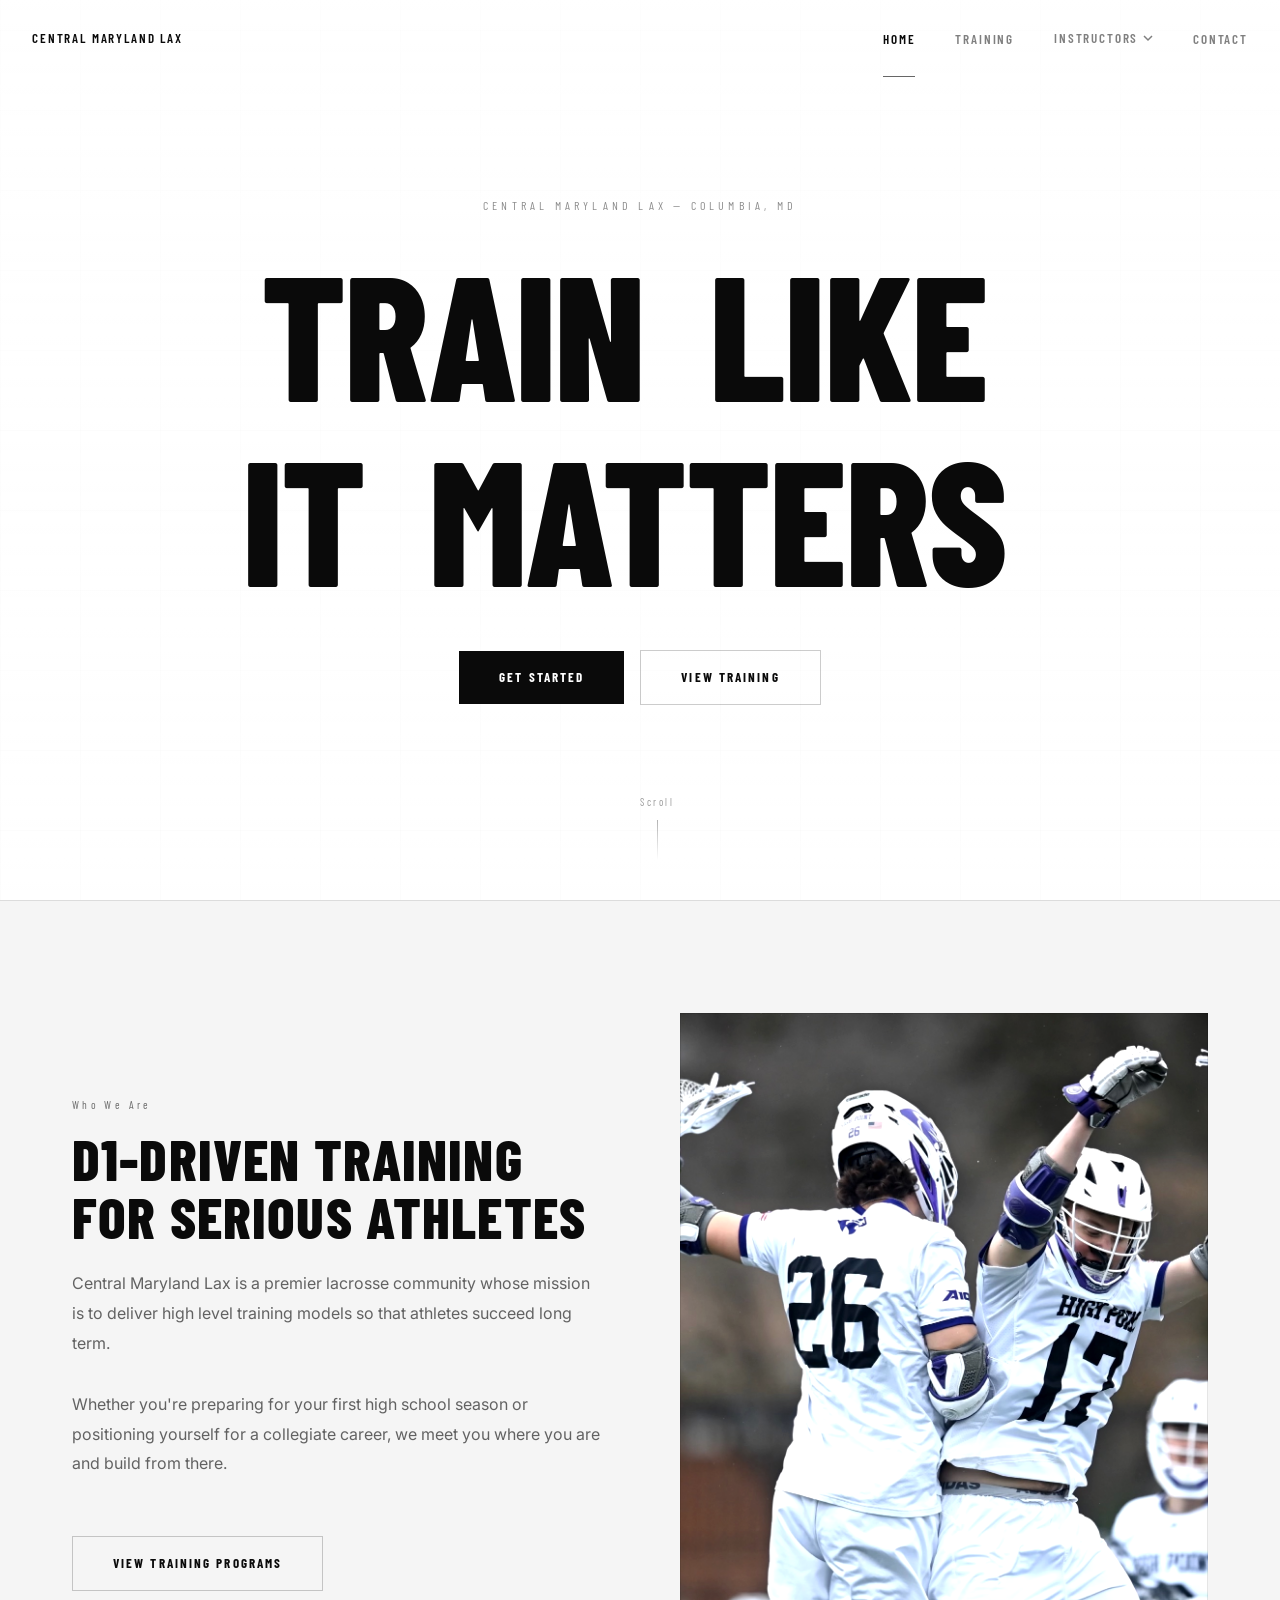
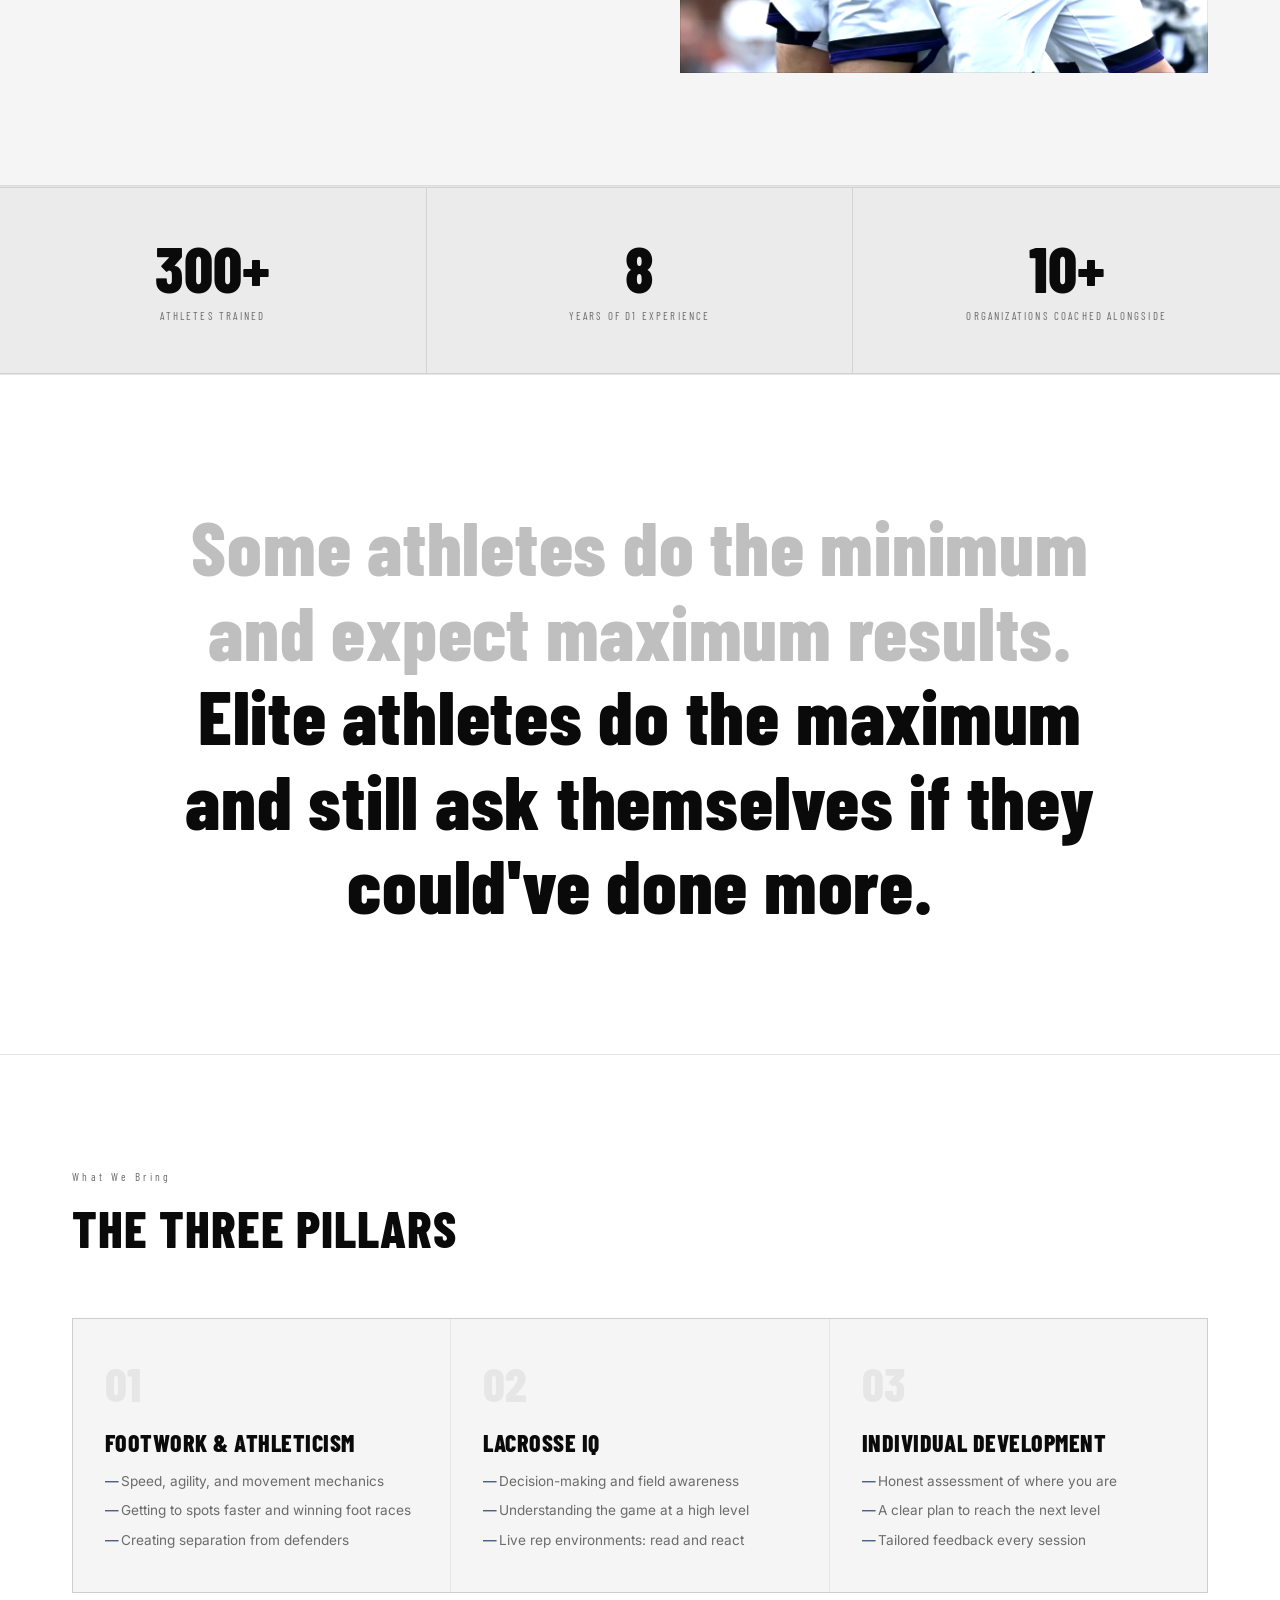
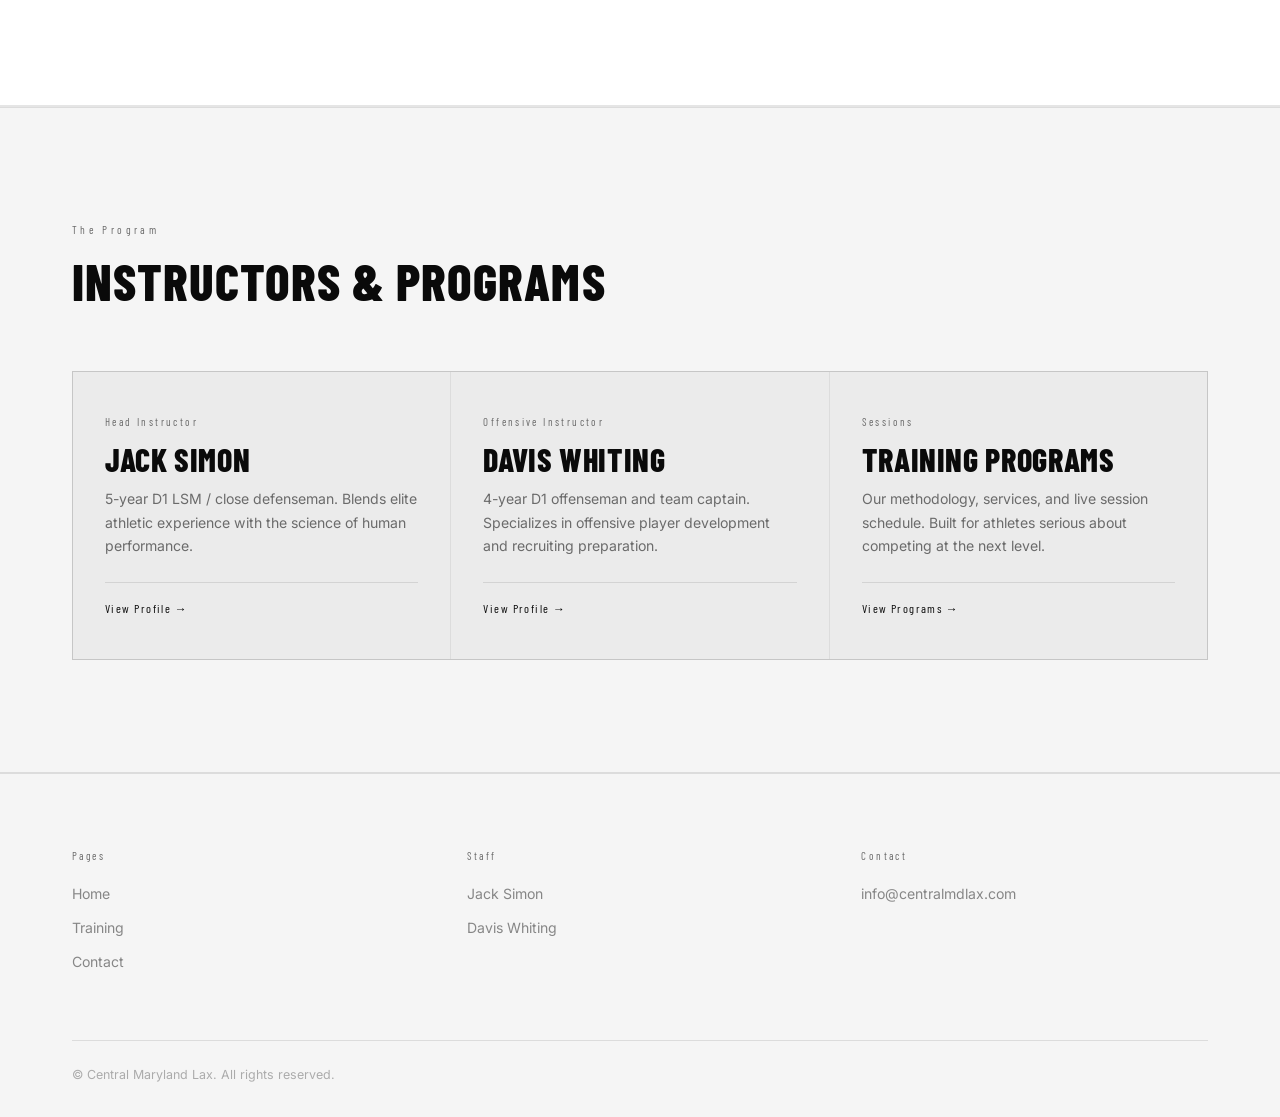
==== index.html @ e058c77a "feat(P1): add privacy/waiver stubs, SEO meta, fix contrast, fix malformed li" ====
<!DOCTYPE html>
<html lang="en">
<head>
  <meta charset="UTF-8">
  <meta name="viewport" content="width=device-width, initial-scale=1.0">
  <title>Central Maryland Lax — D1 Lacrosse Training in Columbia, MD</title>
  <link rel="icon" type="image/png" href="images/cml-favicon.png">
  <link rel="preconnect" href="https://fonts.googleapis.com">
  <link rel="preconnect" href="https://fonts.gstatic.com" crossorigin>
  <link href="https://fonts.googleapis.com/css2?family=Barlow+Condensed:wght@400;600;700;800&family=Inter:wght@300;400;500;600&display=swap" rel="stylesheet">
  <link rel="stylesheet" href="assets/css/cml.css">

  <!-- SEO -->
  <meta name="description" content="D1-driven lacrosse training in Columbia, MD. Private sessions, recruiting guidance, and skill development for serious athletes.">
  <link rel="canonical" href="https://centralmdlax.com/">
  <meta name="robots" content="index,follow">

  <!-- Open Graph -->
  <meta property="og:type" content="website">
  <meta property="og:site_name" content="Central Maryland Lax">
  <meta property="og:title" content="Central Maryland Lax — D1 Lacrosse Training in Columbia, MD">
  <meta property="og:description" content="D1-driven lacrosse training in Columbia, MD. Private sessions, recruiting guidance, and skill development for serious athletes.">
  <meta property="og:image" content="https://centralmdlax.com/images/og-default.jpg">
  <meta property="og:url" content="https://centralmdlax.com/">

  <!-- Twitter -->
  <meta name="twitter:card" content="summary_large_image">
  <meta name="twitter:title" content="Central Maryland Lax — D1 Lacrosse Training in Columbia, MD">
  <meta name="twitter:description" content="D1-driven lacrosse training in Columbia, MD. Private sessions, recruiting guidance, and skill development for serious athletes.">
  <meta name="twitter:image" content="https://centralmdlax.com/images/og-default.jpg">

  <!-- JSON-LD -->
  <script type="application/ld+json">
  {
    "@context": "https://schema.org",
    "@type": "SportsActivityLocation",
    "name": "Central Maryland Lax",
    "description": "D1-driven lacrosse training for serious athletes in the Columbia, Silver Spring, and Frederick communities.",
    "url": "https://centralmdlax.com/",
    "email": "info@centralmdlax.com",
    "image": "https://centralmdlax.com/images/og-default.jpg",
    "sport": "Lacrosse",
    "founder": [
      { "@type": "Person", "name": "Jack Simon" },
      { "@type": "Person", "name": "Davis Whiting" }
    ]
  }
  </script>
</head>
<body class="is-homepage">

  <!-- Page overlay (first child of body) -->
  <div id="page-overlay"></div>

  <!-- ======================================================
       NAVIGATION
  ====================================================== -->
  <nav id="cml-nav">
    <a href="index.html" class="nav-logo">Central Maryland Lax</a>

    <ul class="nav-menu" id="nav-menu">
      <li><a href="index.html" class="active">Home</a></li>
      <li><a href="train.html">Training</a></li>
      <li class="nav-dropdown">
        <button class="nav-dropdown-trigger">
          Instructors
          <svg viewBox="0 0 10 6" fill="none" stroke="currentColor" stroke-width="1.5">
            <path d="M1 1l4 4 4-4"/>
          </svg>
        </button>
        <div class="nav-dropdown-panel">
          <a href="jack.html">Jack Simon</a>
          <a href="davis.html">Davis Whiting</a>
        </div>
      </li>
      <li><a href="contact.html">Contact</a></li>
    </ul>

    <button class="nav-hamburger" id="nav-hamburger" aria-label="Menu">
      <span></span><span></span><span></span>
    </button>

    <div class="nav-ink"></div>
  </nav>

  <!-- ======================================================
       HERO
  ====================================================== -->
  <section id="hero">
    <!-- Parallax background -->
    <div class="hero-parallax-wrap">
      <div class="hero-parallax-inner"></div>
    </div>

    <div class="hero-grid-bg"></div>
    <div class="hero-overlay"></div>

    <div class="hero-content">
      <p class="hero-eyebrow">Central Maryland Lax &mdash; Columbia, MD</p>
      <h1 class="hero-headline">Train Like<br>It Matters</h1>
      <div class="hero-cta">
        <a href="train.html" class="btn btn-white">Get Started</a>
        &nbsp;&nbsp;
        <a href="train.html" class="btn btn-outline">View Training</a>
      </div>
    </div>

    <div class="hero-scroll">
      <span>Scroll</span>
      <div class="hero-scroll-line"></div>
    </div>
  </section>

  <!-- ======================================================
       ABOUT
  ====================================================== -->
  <section class="about-section border-bottom">
    <div class="container">
      <div class="about-inner">

        <div class="reveal-l">
          <p class="about-label">Who We Are</p>
          <h2 class="about-title">D1-driven training<br>for serious athletes</h2>
          <p class="about-body">Central Maryland Lax is a premier lacrosse community whose mission is to deliver high level training models so that athletes succeed long term.</p>
          <p class="about-body">Whether you're preparing for your first high school season or positioning yourself for a collegiate career, we meet you where you are and build from there.</p>
          <br>
          <a href="train.html" class="btn btn-outline">View Training Programs</a>
        </div>

        <div class="about-image-wrap reveal-r">
          <img src="images/team.jpeg" alt="Central Maryland Lax team training">
          <div class="about-image-overlay"></div>
        </div>

      </div>
    </div>
  </section>

  <!-- Draw-line divider -->
  <div class="draw-line reveal"></div>

  <!-- ======================================================
       STAT BAR
  ====================================================== -->
  <div class="stat-bar">
    <div class="stat-bar-item">
      <span class="stat-number-display">300+</span>
      <p class="stat-bar-label">Athletes Trained</p>
    </div>
    <div class="stat-bar-item">
      <span class="stat-number-display" data-target="9">0</span>
      <p class="stat-bar-label">Years of D1 Experience</p>
    </div>
    <div class="stat-bar-item">
      <span class="stat-number-display">10+</span>
      <p class="stat-bar-label">Organizations Coached Alongside</p>
    </div>
  </div>

  <!-- ======================================================
       MANIFESTO
  ====================================================== -->
  <section class="manifesto">
    <p class="manifesto-text reveal">
      <em>Some athletes do the minimum and expect maximum results.</em> Elite athletes do the maximum and still ask themselves if they could've done more.
    </p>
  </section>

  <!-- ======================================================
       WHAT WE BRING — PILLARS
  ====================================================== -->
  <section class="pillars section border-bottom">
    <div class="container">
      <p class="pillars-label reveal">What We Bring</p>
      <h2 class="pillars-title reveal d1">The Three Pillars</h2>

      <div class="pillars-grid">

        <div class="pillar reveal d1">
          <div class="pillar-num">01</div>
          <h3 class="pillar-title">Footwork &amp; Athleticism</h3>
          <ul class="pillar-list">
            <li>Speed, agility, and movement mechanics</li>
            <li>Getting to spots faster and winning foot races</li>
            <li>Creating separation from defenders</li>
          </ul>
        </div>

        <div class="pillar reveal d2">
          <div class="pillar-num">02</div>
          <h3 class="pillar-title">Lacrosse IQ</h3>
          <ul class="pillar-list">
            <li>Decision-making and field awareness</li>
            <li>Understanding the game at a high level</li>
            <li>Live rep environments: read and react</li>
          </ul>
        </div>

        <div class="pillar reveal d3">
          <div class="pillar-num">03</div>
          <h3 class="pillar-title">Individual Development</h3>
          <ul class="pillar-list">
            <li>Honest assessment of where you are</li>
            <li>A clear plan to reach the next level</li>
            <li>Tailored feedback every session</li>
          </ul>
        </div>

      </div>
    </div>
  </section>

  <!-- Draw-line divider -->
  <div class="draw-line reveal"></div>

  <!-- ======================================================
       TEAM STRIP / RESOURCES
  ====================================================== -->
  <section class="team-strip">
    <div class="container">
      <p class="team-strip-label reveal">The Program</p>
      <h2 class="team-strip-title reveal d1">Instructors &amp; Programs</h2>

      <div class="team-strip-grid">

        <div class="team-card reveal">
          <p class="team-card-label">Head Instructor</p>
          <h3 class="team-card-name">Jack Simon</h3>
          <p class="team-card-body">5-year D1 LSM / close defenseman. Blends elite athletic experience with the science of human performance.</p>
          <a href="jack.html" class="team-card-link">View Profile &rarr;</a>
        </div>

        <div class="team-card reveal d1">
          <p class="team-card-label">Offensive Instructor</p>
          <h3 class="team-card-name">Davis Whiting</h3>
          <p class="team-card-body">4-year D1 offenseman and team captain. Specializes in offensive player development and recruiting preparation.</p>
          <a href="davis.html" class="team-card-link">View Profile &rarr;</a>
        </div>

        <div class="team-card reveal d2">
          <p class="team-card-label">Sessions</p>
          <h3 class="team-card-name">Training Programs</h3>
          <p class="team-card-body">Our methodology, services, and live session schedule. Built for athletes serious about competing at the next level.</p>
          <a href="train.html" class="team-card-link">View Programs &rarr;</a>
        </div>

      </div>
    </div>
  </section>

  <!-- ======================================================
       FOOTER
  ====================================================== -->
  <footer id="cml-footer">
    <div class="container">
      <div class="footer-grid">
        <div>
          <p class="footer-col-title">Pages</p>
          <ul class="footer-links">
            <li><a href="index.html">Home</a></li>
            <li><a href="train.html">Training</a></li>
            <li><a href="contact.html">Contact</a></li>
          </ul>
        </div>
        <div>
          <p class="footer-col-title">Staff</p>
          <ul class="footer-links">
            <li><a href="jack.html">Jack Simon</a></li>
            <li><a href="davis.html">Davis Whiting</a></li>
          </ul>
        </div>
        <div>
          <p class="footer-col-title">Contact</p>
          <ul class="footer-links">
            <li><a href="mailto:info@centralmdlax.com">info@centralmdlax.com</a></li>
          </ul>
        </div>
      </div>
      <div class="footer-bottom">
        <span class="footer-copy">&copy; Central Maryland Lax. All rights reserved.</span>
      </div>
    </div>
  </footer>

  <script src="assets/js/cml.js"></script>

  <script>
  (function () {
    const canvas = document.getElementById('compound-canvas');
    if (!canvas) return;
    const ctx    = canvas.getContext('2d');

    // ── Layout constants ──────────────────────────────────────────
    const PAD_L  = 100;  // left margin (Y axis + label)
    const PAD_R  = 80;   // right margin
    const PAD_T  = 56;   // top margin
    const PAD_B  = 72;   // bottom margin (X axis ticks + labels)

    // ── Timing (ms) ───────────────────────────────────────────────
    const DRAW_DUR     = 8000; // time to draw the full curve
    const FADE_DUR     = 900;  // text fade-in after curve completes
    const X_TICK_COUNT = 20;   // session ticks on X axis
    const Y_TICK_COUNT = 12;   // milestone ticks on Y axis

    // ── State ─────────────────────────────────────────────────────
    let startTime  = null;
    let phase      = 'drawing';  // 'drawing' | 'fading' | 'done'
    let phaseStart = null;
    let textAlpha  = 0;
    let raf        = null;
    let running    = false;
    let started    = false;      // has the animation ever run?
    let cssW       = 0;
    let cssH       = 0;

    function resize() {
      const dpr  = window.devicePixelRatio || 1;
      const rect = canvas.getBoundingClientRect();
      cssW = rect.width;
      cssH = rect.height;
      canvas.width  = Math.round(cssW * dpr);
      canvas.height = Math.round(cssH * dpr);
      ctx.setTransform(dpr, 0, 0, dpr, 0, 0);
    }

    // ── Curve math ────────────────────────────────────────────────
    const K = 4.2;

    function curvePoint(t) {
      const plotW = cssW - PAD_L - PAD_R;
      const plotH = cssH - PAD_T - PAD_B;
      const raw   = (Math.exp(K * t) - 1) / (Math.exp(K) - 1);
      return {
        x: PAD_L + t * plotW,
        y: (cssH - PAD_B) - raw * plotH
      };
    }

    // ── Draw ──────────────────────────────────────────────────────
    function draw(elapsed) {
      const W      = cssW;
      const H      = cssH;
      const plotW  = W - PAD_L - PAD_R;
      const plotH  = H - PAD_T - PAD_B;
      const axisY  = H - PAD_B;
      const axisX  = PAD_L;
      const progress = Math.min(elapsed / DRAW_DUR, 1);

      ctx.clearRect(0, 0, cssW, cssH);
      ctx.fillStyle = '#ffffff';
      ctx.fillRect(0, 0, cssW, cssH);

      // Current tip of the curve (for Y-tick sync)
      const tip = curvePoint(progress);
      // How far up the plot the tip currently is (0 = bottom, 1 = top)
      const curveHeightFraction = (axisY - tip.y) / plotH;

      // ── Axes — draw in progressively ─────────────────────────
      ctx.strokeStyle = 'rgba(0,0,0,0.15)';
      ctx.lineWidth   = 0.8;
      // X axis (left → right with progress)
      ctx.beginPath();
      ctx.moveTo(axisX, axisY);
      ctx.lineTo(axisX + progress * plotW, axisY);
      ctx.stroke();
      // Y axis (bottom → top with progress)
      ctx.beginPath();
      ctx.moveTo(axisX, axisY);
      ctx.lineTo(axisX, axisY - progress * plotH);
      ctx.stroke();

      // ── X axis ticks (sessions accumulating) ─────────────────
      ctx.strokeStyle = 'rgba(0,0,0,0.5)';
      ctx.lineWidth   = 1;
      const xTicks = Math.floor(progress * X_TICK_COUNT);
      for (let i = 0; i < xTicks; i++) {
        const t  = (i + 1) / X_TICK_COUNT;
        const tx = axisX + t * plotW;
        ctx.beginPath();
        ctx.moveTo(tx, axisY + 4);
        ctx.lineTo(tx, axisY + 11);
        ctx.stroke();
      }

      // ── Y axis ticks — reveal when curve passes through their height ──
      for (let i = 0; i < Y_TICK_COUNT; i++) {
        const tickFraction = (i + 1) / Y_TICK_COUNT;  // 0→1 bottom to top
        if (curveHeightFraction >= tickFraction) {
          const ty = axisY - tickFraction * plotH;
          ctx.beginPath();
          ctx.moveTo(axisX - 4, ty);
          ctx.lineTo(axisX - 11, ty);
          ctx.stroke();
        }
      }

      // ── Axis labels (fade in during final 15% of draw) ────────
      const labelAlpha = Math.max(0, Math.min(1, (progress - 0.85) / 0.15));
      if (labelAlpha > 0) {
        ctx.fillStyle     = `rgba(0,0,0,${(labelAlpha * 0.45).toFixed(3)})`;
        ctx.font          = '10px monospace';
        ctx.letterSpacing = '0.14em';

        // "HOURS" — right end of X axis
        ctx.textAlign    = 'left';
        ctx.textBaseline = 'top';
        ctx.fillText('HOURS', axisX + plotW + 8, axisY - 5);

        // "BREAKTHROUGH" — centred along Y axis, 34px left of axis
        ctx.save();
        const midY = PAD_T + plotH / 2;
        ctx.translate(axisX - 34, midY);
        ctx.rotate(-Math.PI / 2);
        ctx.textAlign    = 'center';
        ctx.textBaseline = 'middle';
        ctx.fillText('BREAKTHROUGH', 0, 0);
        ctx.restore();

        ctx.letterSpacing = '0';
      }

      // ── Exponential curve ─────────────────────────────────────
      ctx.strokeStyle = 'rgba(0,0,0,0.88)';
      ctx.lineWidth   = 2.5;
      ctx.lineJoin    = 'round';
      ctx.beginPath();
      const steps = 400;
      let segStarted = false;
      for (let i = 0; i <= steps; i++) {
        const t = (i / steps) * progress;
        const p = curvePoint(t);
        if (!segStarted) { ctx.moveTo(p.x, p.y); segStarted = true; }
        else             { ctx.lineTo(p.x, p.y); }
      }
      ctx.stroke();

      // ── "THE WORK COMPOUNDS." ─────────────────────────────────
      if (textAlpha > 0) {
        ctx.fillStyle     = `rgba(0,0,0,${textAlpha.toFixed(3)})`;
        ctx.font          = '11px monospace';
        ctx.letterSpacing = '0.18em';
        ctx.textAlign     = 'center';
        ctx.textBaseline  = 'alphabetic';
        ctx.fillText('THE WORK COMPOUNDS.', W / 2, axisY + 46);
        ctx.letterSpacing = '0';
      }
    }

    // ── Animation loop — no loop, holds on completion ─────────────
    function tick(now) {
      if (!startTime) startTime = now;
      const elapsed = now - startTime;

      if (phase === 'drawing') {
        draw(elapsed);
        if (elapsed >= DRAW_DUR) { phase = 'fading'; phaseStart = now; }
      } else if (phase === 'fading') {
        const fe = now - phaseStart;
        textAlpha = Math.min(fe / FADE_DUR, 1);
        draw(DRAW_DUR);
        if (fe >= FADE_DUR) {
          textAlpha = 1;
          draw(DRAW_DUR);  // final settled frame
          phase = 'done';
          running = false;
          return;          // stop the loop — hold forever
        }
      }

      if (running) raf = requestAnimationFrame(tick);
    }

    function start() {
      if (running || started) return;  // never restart
      started = running = true;
      startTime = null; phaseStart = null;
      phase = 'drawing'; textAlpha = 0;
      raf = requestAnimationFrame(tick);
    }

    // ── Intersection Observer — start once when first visible ─────
    const observer = new IntersectionObserver(entries => {
      entries.forEach(e => { if (e.isIntersecting) start(); });
    }, { threshold: 0.1 });

    window.addEventListener('resize', resize);
    resize();
    observer.observe(canvas);
  })();
  </script>
</body>
</html>
---- assets/css/cml.css ----
/* ============================================================
   CML DESIGN SYSTEM — Central Maryland Lax
   Palette: white / black / light gray — inverted, editorial
   ============================================================ */

/* --- Google Fonts --- */
@import url('https://fonts.googleapis.com/css2?family=Barlow+Condensed:wght@400;600;700;800&family=Inter:wght@300;400;500;600&display=swap');

/* --- Reset --- */
*, *::before, *::after { box-sizing: border-box; margin: 0; padding: 0; }
html { scroll-behavior: smooth; }
body {
  font-family: 'Inter', sans-serif;
  background: #ffffff;
  color: #0a0a0a;
  line-height: 1.6;
  overflow-x: hidden;
}

/* --- Variables (inverted: --black = white bg, --white = near-black text) --- */
:root {
  --black:      #ffffff;
  --white:      #0a0a0a;
  --off-white:  #1c1c1c;
  --g1:         #f5f5f5;
  --g2:         #ebebeb;
  --g3:         #e0e0e0;
  --muted:      #6b6b6b;
  --border:     rgba(0,0,0,0.1);
  --navy:       #0d1f3c;
  --navy-lt:    #1a3560;
  --fh:         'Barlow Condensed', sans-serif;
  --fb:         'Inter', sans-serif;
}

/* --- Base typography --- */
h1, h2, h3, h4 {
  font-family: var(--fh);
  font-weight: 800;
  text-transform: uppercase;
  letter-spacing: 0.02em;
  line-height: 1.0;
}
p { line-height: 1.75; }
a { color: inherit; text-decoration: none; }
img { display: block; max-width: 100%; height: auto; }
ul { list-style: none; }

/* --- Layout --- */
.container       { max-width: 1200px; margin: 0 auto; padding: 0 2rem; }
.container-sm    { max-width: 760px;  margin: 0 auto; padding: 0 2rem; }
.section         { padding: 7rem 0; }
.section-sm      { padding: 4rem 0; }
.section-dark    { background: var(--black); }
.section-mid     { background: var(--g1); }
.section-lt      { background: var(--off-white); color: var(--black); }
.border-top      { border-top: 1px solid var(--border); }
.border-bottom   { border-bottom: 1px solid var(--border); }

/* ============================================================
   PAGE OVERLAY
   ============================================================ */
#page-overlay {
  position: fixed;
  inset: 0;
  background: #ffffff;
  z-index: 10000;
  opacity: 1;
  transition: opacity 0.4s ease;
  pointer-events: all;
}
#page-overlay.fade-out {
  opacity: 0;
  pointer-events: none;
}

/* ============================================================
   NAVIGATION
   ============================================================ */
#cml-nav {
  position: fixed;
  top: 0; left: 0; right: 0;
  z-index: 1000;
  padding: 1.6rem 2rem;
  display: flex;
  align-items: center;
  justify-content: space-between;
  transition: background 0.35s, padding 0.35s, border-color 0.35s;
  border-bottom: 1px solid transparent;
}
#cml-nav.scrolled {
  background: rgba(255,255,255,0.96);
  border-color: var(--border);
  padding: 1rem 2rem;
  backdrop-filter: blur(14px);
}

/* Nav logo — matches nav menu link style exactly */
.nav-logo {
  font-family: var(--fh);
  font-size: 0.82rem;
  font-weight: 600;
  letter-spacing: 0.14em;
  text-transform: uppercase;
  color: var(--white);
}
.nav-logo img { height: 30px; width: auto; }
.nav-menu {
  display: flex;
  align-items: center;
  gap: 2.5rem;
}
.nav-menu a,
.nav-menu button {
  font-family: var(--fh);
  font-size: 0.82rem;
  font-weight: 600;
  letter-spacing: 0.14em;
  text-transform: uppercase;
  color: rgba(0,0,0,0.5);
  background: none;
  border: none;
  cursor: pointer;
  transition: color 0.2s;
  padding: 0;
}
.nav-menu a:hover,
.nav-menu a.active,
.nav-menu button:hover,
.nav-menu button.active { color: var(--white); }

/* Nav ink underline */
.nav-ink {
  position: absolute;
  bottom: 0;
  height: 1px;
  background: rgba(0,0,0,0.6);
  transition: left 0.3s cubic-bezier(0.25,1,0.5,1), width 0.3s cubic-bezier(0.25,1,0.5,1), opacity 0.2s;
  pointer-events: none;
  opacity: 0;
}

/* Dropdown */
.nav-dropdown { position: relative; }
.nav-dropdown-trigger { display: flex; align-items: center; gap: 0.3rem; }
.nav-dropdown-trigger svg { width: 10px; height: 10px; }
.nav-dropdown-panel {
  position: absolute;
  top: calc(100% + 1.2rem);
  left: 50%;
  background: var(--g1);
  border: 1px solid var(--border);
  min-width: 170px;
  opacity: 0;
  pointer-events: none;
  transform: translateX(-50%) translateY(-6px);
  transition: opacity 0.2s, transform 0.2s;
}
.nav-dropdown:hover .nav-dropdown-panel,
.nav-dropdown:focus-within .nav-dropdown-panel {
  opacity: 1;
  pointer-events: all;
  transform: translateX(-50%) translateY(0);
}
.nav-dropdown-panel a {
  display: block;
  padding: 0.75rem 1.25rem;
  border-bottom: 1px solid var(--border);
  font-size: 0.78rem;
}
.nav-dropdown-panel a:last-child { border-bottom: none; }
.nav-dropdown-panel a:hover { background: var(--g2); color: var(--white); }

/* Hamburger */
.nav-hamburger {
  display: none;
  flex-direction: column;
  gap: 6px;
  cursor: pointer;
  background: none;
  border: none;
  padding: 4px;
}
.nav-hamburger span {
  display: block;
  width: 22px;
  height: 1.5px;
  background: var(--white);
  transition: transform 0.3s, opacity 0.3s;
}
.nav-hamburger.open span:nth-child(1) { transform: translateY(7.5px) rotate(45deg); }
.nav-hamburger.open span:nth-child(2) { opacity: 0; }
.nav-hamburger.open span:nth-child(3) { transform: translateY(-7.5px) rotate(-45deg); }

/* Mobile nav — collapses at 960px so desktop links never get cramped */
@media (max-width: 960px) {
  .nav-hamburger {
    display: flex;
    min-width: 44px;
    min-height: 44px;
    align-items: center;
    justify-content: center;
    padding: 8px;
  }
  .nav-menu {
    position: fixed;
    top: 0; right: -100%;
    bottom: 0;
    width: 280px;
    background: var(--g1);
    border-left: 1px solid var(--border);
    flex-direction: column;
    justify-content: center;
    align-items: flex-start;
    gap: 0.5rem;
    padding: 3rem 2rem;
    transition: right 0.35s;
    z-index: 999;
    overflow-y: auto;
  }
  .nav-menu.open { right: 0; }
  .nav-menu > li { width: 100%; }
  .nav-menu a, .nav-menu button {
    font-size: 1.1rem;
    color: var(--white);
    min-height: 44px;
    display: flex;
    align-items: center;
    width: 100%;
  }
  /* Dropdown panel: hidden by default on mobile, shown on .mobile-open */
  .nav-dropdown-panel {
    position: static;
    opacity: 0;
    max-height: 0;
    overflow: hidden;
    pointer-events: none;
    transform: none;
    background: transparent;
    border: none;
    padding: 0;
    transition: opacity 0.25s, max-height 0.25s;
  }
  .nav-dropdown-panel.mobile-open {
    opacity: 1;
    max-height: 200px;
    pointer-events: all;
    padding: 0.25rem 0 0.5rem 1rem;
  }
  .nav-dropdown-panel a {
    padding: 0.5rem 0;
    border: none;
    font-size: 0.95rem;
    min-height: 44px;
  }
  .nav-ink { display: none; }
}

/* ============================================================
   HERO — HOMEPAGE
   ============================================================ */
#hero {
  position: relative;
  height: 100vh;
  min-height: 680px;
  display: flex;
  align-items: center;
  justify-content: center;
  overflow: hidden;
  background: var(--black);
}

/* Hero parallax */
.hero-parallax-wrap {
  position: absolute;
  inset: -25% 0;
  z-index: 0;
  overflow: hidden;
}
.hero-parallax-inner {
  position: absolute;
  inset: 0;
  background-image: url('../images/header.jpg');
  background-size: cover;
  background-position: center 30%;
  filter: brightness(0.75) contrast(1.0) grayscale(30%);
  transform: scale(1.08);
  animation: hero-zoom 7s ease-out forwards;
  will-change: transform;
}
@keyframes hero-zoom {
  to { transform: scale(1.0); }
}

/* Legacy hero bg (kept for fallback) */
.hero-bg-img {
  position: absolute;
  inset: 0;
  background-image: url('../images/header.jpg');
  background-size: cover;
  background-position: center 30%;
  filter: brightness(0.75) contrast(1.0) grayscale(30%);
  transform: scale(1.06);
  animation: hero-zoom-legacy 8s ease-out forwards;
  z-index: 0;
}
@keyframes hero-zoom-legacy {
  to { transform: scale(1.0); }
}

.hero-overlay {
  position: absolute;
  inset: 0;
  background: linear-gradient(to bottom, rgba(255,255,255,0.82) 0%, rgba(255,255,255,0.65) 100%);
  z-index: 1;
}
.hero-grid-bg {
  position: absolute;
  inset: -50%;
  background-image:
    linear-gradient(rgba(0,0,0,0.03) 1px, transparent 1px),
    linear-gradient(90deg, rgba(0,0,0,0.03) 1px, transparent 1px);
  background-size: 80px 80px;
  animation: grid-pan 25s linear infinite;
  z-index: 1;
}
@keyframes grid-pan {
  to { transform: translate(80px, 80px); }
}
.hero-content {
  position: relative;
  z-index: 2;
  text-align: center;
  padding: 2rem;
}
.hero-eyebrow {
  font-family: var(--fh);
  font-size: 0.75rem;
  letter-spacing: 0.35em;
  color: rgba(0,0,0,0.45);
  text-transform: uppercase;
  margin-bottom: 1.5rem;
  opacity: 0;
  animation: fade-rise 0.8s 0.4s ease forwards;
}
.hero-headline {
  font-family: var(--fh);
  font-size: clamp(5rem, 14vw, 11rem);
  font-weight: 800;
  line-height: 0.9;
  color: var(--white);
  letter-spacing: -0.01em;
  margin-bottom: 2.5rem;
  opacity: 1;
}
.hero-cta {
  opacity: 0;
  animation: fade-rise 0.8s 0.9s ease forwards;
}
.hero-scroll {
  position: absolute;
  bottom: 2.5rem;
  left: 50%;
  transform: translateX(-50%);
  z-index: 2;
  display: flex;
  flex-direction: column;
  align-items: center;
  gap: 0.6rem;
  opacity: 0;
  animation: fade-rise 0.8s 1.3s ease forwards;
}
.hero-scroll span {
  font-family: var(--fh);
  font-size: 0.65rem;
  letter-spacing: 0.25em;
  color: rgba(0,0,0,0.4);
}
.hero-scroll-line {
  width: 1px;
  height: 40px;
  background: linear-gradient(to bottom, rgba(0,0,0,0.3), transparent);
  animation: pulse-line 2s ease infinite;
}
@keyframes pulse-line {
  0%, 100% { opacity: 0.4; }
  50%       { opacity: 1;   }
}
@keyframes fade-rise {
  from { opacity: 0; transform: translateY(24px); }
  to   { opacity: 1; transform: translateY(0); }
}

/* Word-drop hero animation */
.word-wrap {
  display: inline-block;
  overflow: hidden;
  vertical-align: bottom;
  line-height: 1.05;
  margin-right: 0.18em;
}
.word {
  display: inline-block;
  transform: translateY(110%);
  animation: word-drop 0.55s cubic-bezier(0.16, 1, 0.3, 1) forwards;
}
@keyframes word-drop {
  from { transform: translateY(110%); }
  to   { transform: translateY(0); }
}

/* Inner-page page header */
.page-header {
  padding: 9rem 0 5rem;
  background: var(--black);
  border-bottom: 1px solid var(--border);
}
.page-header-label {
  font-family: var(--fh);
  font-size: 0.72rem;
  letter-spacing: 0.3em;
  color: var(--muted);
  margin-bottom: 1rem;
}
.page-header h1 {
  font-size: clamp(3rem, 7vw, 6rem);
  color: var(--white);
}
.page-header-sub {
  font-size: 1rem;
  color: var(--muted);
  max-width: 500px;
  margin-top: 1rem;
  line-height: 1.7;
}

/* ============================================================
   BUTTONS
   ============================================================ */
.btn {
  display: inline-block;
  font-family: var(--fh);
  font-weight: 700;
  font-size: 0.82rem;
  letter-spacing: 0.16em;
  text-transform: uppercase;
  padding: 1rem 2.5rem;
  transition: all 0.22s;
  cursor: pointer;
  border: none;
}
.btn-white  { background: var(--white); color: var(--black); }
.btn-white:hover { background: #222222; transform: translateY(-2px); }
.btn-outline {
  background: transparent;
  color: var(--white);
  border: 1px solid rgba(0,0,0,0.2);
}
.btn-outline:hover { border-color: var(--white); background: rgba(0,0,0,0.04); }
.btn-navy   { background: var(--navy); color: #ffffff; }
.btn-navy:hover { background: var(--navy-lt); transform: translateY(-2px); }

/* ============================================================
   SCROLL REVEAL
   ============================================================ */
.reveal {
  opacity: 0;
  transform: translateY(40px);
  transition: opacity 0.75s ease, transform 0.75s ease;
}
.reveal.in-view { opacity: 1; transform: none; }
.reveal-l {
  opacity: 0;
  transform: translateX(-36px);
  transition: opacity 0.75s ease, transform 0.75s ease;
}
.reveal-l.in-view { opacity: 1; transform: none; }
.reveal-r {
  opacity: 0;
  transform: translateX(36px);
  transition: opacity 0.75s ease, transform 0.75s ease;
}
.reveal-r.in-view { opacity: 1; transform: none; }
.d1 { transition-delay: 0.08s; }
.d2 { transition-delay: 0.18s; }
.d3 { transition-delay: 0.28s; }
.d4 { transition-delay: 0.38s; }

/* ============================================================
   DRAW-LINE DIVIDER
   ============================================================ */
.draw-line {
  height: 1px;
  background: var(--border);
  width: 0;
  transition: width 1.4s ease;
}
.draw-line.in-view { width: 100%; }

/* ============================================================
   STAT BAR
   ============================================================ */
.stat-bar {
  display: grid;
  grid-template-columns: repeat(3, 1fr);
  background: var(--g2);
  border-top: 1px solid var(--border);
  border-bottom: 1px solid var(--border);
}
.stat-bar-item {
  padding: 3rem 2rem;
  text-align: center;
  border-right: 1px solid var(--border);
}
.stat-bar-item:last-child { border-right: none; }
.stat-number-display {
  font-family: var(--fh);
  font-size: clamp(2.5rem, 5vw, 4.5rem);
  font-weight: 800;
  color: var(--white);
  line-height: 1;
  display: block;
  margin-bottom: 0.4rem;
}
.stat-bar-label {
  font-family: var(--fh);
  font-size: 0.68rem;
  letter-spacing: 0.2em;
  text-transform: uppercase;
  color: var(--muted);
}

/* ============================================================
   MANIFESTO SECTION
   ============================================================ */
.manifesto {
  background: var(--black);
  padding: 8rem 2rem;
  text-align: center;
  border-top: 1px solid var(--border);
  border-bottom: 1px solid var(--border);
}
.manifesto-text {
  font-family: var(--fh);
  font-weight: 800;
  font-size: clamp(2.8rem, 6vw, 6rem);
  color: var(--white);
  line-height: 1.1;
  max-width: 1000px;
  margin: 0 auto;
  letter-spacing: 0.01em;
}
.manifesto-text em {
  font-style: normal;
  color: rgba(0,0,0,0.25);
}

/* ============================================================
   COMPOUND CURVE ANIMATION CANVAS
   ============================================================ */
.compound-canvas-section {
  width: 100%;
  height: 320px;
  background: #ffffff;
  overflow: hidden;
  display: block;
  padding: 0;
  margin: 0;
}

.compound-canvas-section canvas {
  display: block;
  width: 100%;
  height: 100%;
}

/* ============================================================
   HOMEPAGE — ABOUT SECTION
   ============================================================ */
.about-section {
  background: var(--g1);
  padding: 7rem 0;
  border-top: 1px solid var(--border);
  border-bottom: 1px solid var(--border);
}
.about-inner {
  display: grid;
  grid-template-columns: 1fr 1fr;
  gap: 5rem;
  align-items: center;
}
.about-label {
  font-family: var(--fh);
  font-size: 0.7rem;
  letter-spacing: 0.3em;
  color: var(--muted);
  margin-bottom: 1rem;
}
.about-title {
  font-size: clamp(2.5rem, 4.5vw, 4rem);
  color: var(--white);
  margin-bottom: 1.5rem;
}
.about-body {
  font-size: 1rem;
  color: rgba(0,0,0,0.6);
  line-height: 1.85;
  margin-bottom: 2rem;
}
.about-image-wrap {
  position: relative;
  aspect-ratio: 4/5;
  overflow: hidden;
}
.about-image-wrap img {
  width: 100%;
  height: 100%;
  object-fit: cover;
  filter: grayscale(15%) contrast(1.1);
}
.about-image-overlay {
  position: absolute;
  inset: 0;
  border: 1px solid var(--border);
  pointer-events: none;
}

/* ============================================================
   HOMEPAGE — WHAT WE BRING (PILLARS)
   ============================================================ */
.pillars {
  background: var(--black);
  padding: 7rem 0;
}
.pillars-label {
  font-family: var(--fh);
  font-size: 0.7rem;
  letter-spacing: 0.3em;
  color: var(--muted);
  margin-bottom: 1rem;
}
.pillars-title {
  font-size: clamp(2.2rem, 4vw, 3.5rem);
  color: var(--white);
  margin-bottom: 4rem;
}
.pillars-grid {
  display: grid;
  grid-template-columns: repeat(3, 1fr);
  gap: 1px;
  background: var(--border);
  border: 1px solid var(--border);
}
.pillar {
  background: var(--g1);
  padding: 2.5rem 2rem;
}
.pillar-svg-wrap {
  margin-bottom: 1.5rem;
  height: 52px;
  display: flex;
  align-items: center;
}
.pillar-svg path,
.pillar-svg line,
.pillar-svg polyline,
.pillar-svg polygon,
.pillar-svg circle,
.pillar-svg rect {
  stroke-dasharray: 300;
  stroke-dashoffset: 300;
  transition: stroke-dashoffset 1.2s ease 0.2s;
}
.pillar.drawn .pillar-svg path,
.pillar.drawn .pillar-svg line,
.pillar.drawn .pillar-svg polyline,
.pillar.drawn .pillar-svg polygon,
.pillar.drawn .pillar-svg circle,
.pillar.drawn .pillar-svg rect {
  stroke-dashoffset: 0;
}
.pillar-num {
  font-family: var(--fh);
  font-size: 3rem;
  font-weight: 800;
  color: rgba(0,0,0,0.06);
  line-height: 1;
  margin-bottom: 1.5rem;
}
.pillar-title {
  font-size: 1.5rem;
  color: var(--white);
  margin-bottom: 1rem;
}
.pillar-body {
  font-size: 0.88rem;
  color: var(--muted);
  line-height: 1.75;
}
.pillar-list {
  list-style: none;
  margin-top: 1rem;
  display: flex;
  flex-direction: column;
  gap: 0.5rem;
}
.pillar-list li {
  font-size: 0.85rem;
  color: var(--muted);
  padding-left: 1rem;
  position: relative;
}
.pillar-list li::before {
  content: '—';
  position: absolute;
  left: 0;
  color: var(--navy-lt);
}

/* ============================================================
   TESTIMONIALS
   ============================================================ */
.testimonials {
  background: var(--g1);
  padding: 7rem 0;
}
.testimonials-label {
  font-family: var(--fh);
  font-size: 0.7rem;
  letter-spacing: 0.3em;
  color: var(--muted);
  margin-bottom: 1rem;
}
.testimonials-title {
  font-size: clamp(2rem, 4vw, 3.5rem);
  color: var(--white);
  margin-bottom: 4rem;
}
.testimonial-grid {
  display: grid;
  grid-template-columns: repeat(3, 1fr);
  gap: 1px;
  background: var(--border);
  border: 1px solid var(--border);
}
.testimonial-card {
  background: var(--g2);
  padding: 2.5rem 2rem;
}
.testimonial-quote-mark {
  font-family: var(--fh);
  font-size: 4rem;
  font-weight: 800;
  color: var(--navy-lt);
  line-height: 1;
  margin-bottom: 1rem;
  display: block;
}
.testimonial-text {
  font-size: 0.97rem;
  color: rgba(0,0,0,0.65);
  line-height: 1.8;
  margin-bottom: 1.5rem;
  font-style: italic;
}
.testimonial-author-name {
  font-family: var(--fh);
  font-size: 0.9rem;
  letter-spacing: 0.1em;
  text-transform: uppercase;
  color: var(--white);
  font-weight: 700;
}
.testimonial-author-role {
  font-size: 0.75rem;
  color: var(--muted);
  margin-top: 0.2rem;
}

/* ============================================================
   QUOTE CURTAIN REVEAL
   ============================================================ */
.quote-curtain {
  position: relative;
  overflow: hidden;
}
.quote-curtain-mask {
  position: absolute;
  inset: 0;
  background: var(--g1);
  transform-origin: right center;
  transform: scaleX(1);
  transition: transform 1.5s cubic-bezier(0.76, 0, 0.24, 1) 0.15s;
}
.quote-curtain.in-view .quote-curtain-mask {
  transform: scaleX(0);
}
.quote-curtain.on-black .quote-curtain-mask { background: var(--black); }
.quote-curtain.on-g2 .quote-curtain-mask { background: var(--g2); }

/* ============================================================
   HOMEPAGE — RESOURCES / TEAM STRIP
   ============================================================ */
.team-strip {
  background: var(--g1);
  border-top: 1px solid var(--border);
  border-bottom: 1px solid var(--border);
  padding: 7rem 0;
}
.team-strip-label {
  font-family: var(--fh);
  font-size: 0.7rem;
  letter-spacing: 0.3em;
  color: var(--muted);
  margin-bottom: 1rem;
}
.team-strip-title {
  font-size: clamp(2rem, 4vw, 3.5rem);
  color: var(--white);
  margin-bottom: 4rem;
}
.team-strip-grid {
  display: grid;
  grid-template-columns: repeat(3, 1fr);
  gap: 1px;
  background: var(--border);
  border: 1px solid var(--border);
}
.team-card {
  background: var(--g2);
  padding: 2.5rem 2rem;
  display: flex;
  flex-direction: column;
  transition: background 0.2s;
}
.team-card:hover { background: var(--g3); }
.team-card-label {
  font-family: var(--fh);
  font-size: 0.68rem;
  letter-spacing: 0.22em;
  color: var(--muted);
  margin-bottom: 0.75rem;
}
.team-card-name {
  font-size: 2rem;
  color: var(--white);
  margin-bottom: 0.75rem;
}
.team-card-body {
  font-size: 0.88rem;
  color: var(--muted);
  line-height: 1.7;
  flex: 1;
  margin-bottom: 1.5rem;
}
.team-card-link {
  font-family: var(--fh);
  font-size: 0.75rem;
  letter-spacing: 0.12em;
  color: var(--white);
  border-top: 1px solid var(--border);
  padding-top: 1rem;
  display: inline-block;
  transition: letter-spacing 0.2s;
}
.team-card-link:hover { letter-spacing: 0.2em; }

/* ============================================================
   TRAINING PAGE — HERO / OVERVIEW
   ============================================================ */
.training-overview {
  background: var(--g1);
  padding: 6rem 0;
  border-bottom: 1px solid var(--border);
}
.training-overview-inner {
  display: grid;
  grid-template-columns: 1fr 1fr;
  gap: 4rem;
  align-items: start;
}
.training-overview-label {
  font-family: var(--fh);
  font-size: 0.7rem;
  letter-spacing: 0.3em;
  color: var(--muted);
  margin-bottom: 1rem;
}
.training-overview-title {
  font-size: clamp(2.5rem, 4vw, 3.8rem);
  color: var(--white);
  margin-bottom: 1.5rem;
}
.training-overview-body {
  font-size: 1rem;
  color: rgba(0,0,0,0.6);
  line-height: 1.85;
}
.training-pillars {
  display: flex;
  flex-direction: column;
  gap: 1px;
  background: var(--border);
}
.training-pillar {
  background: var(--g2);
  padding: 1.5rem 1.75rem;
  display: flex;
  align-items: flex-start;
  gap: 1.25rem;
}
.training-pillar-icon {
  font-family: var(--fh);
  font-size: 0.7rem;
  letter-spacing: 0.1em;
  color: var(--navy-lt);
  padding-top: 0.25rem;
  flex-shrink: 0;
  width: 20px;
}
.training-pillar-text h4 {
  font-size: 1.05rem;
  color: var(--white);
  margin-bottom: 0.3rem;
}
.training-pillar-text p {
  font-size: 0.85rem;
  color: var(--muted);
  line-height: 1.6;
}

/* ============================================================
   TRAINING PAGE — WEEKLY CALENDAR
   ============================================================ */
.calendar-section {
  background: var(--black);
  padding: 7rem 0;
}
.calendar-section-label {
  font-family: var(--fh);
  font-size: 0.7rem;
  letter-spacing: 0.3em;
  color: var(--muted);
  margin-bottom: 1rem;
}
.calendar-section-title {
  font-size: clamp(2.5rem, 5vw, 4rem);
  color: var(--white);
  margin-bottom: 0.75rem;
}
.calendar-section-sub {
  font-size: 0.9rem;
  color: var(--muted);
  margin-bottom: 3rem;
}
.cal-header {
  display: flex;
  align-items: center;
  justify-content: space-between;
  margin-bottom: 1.5rem;
  flex-wrap: wrap;
  gap: 0.75rem;
}
.cal-week-range {
  font-family: var(--fh);
  font-size: 0.78rem;
  letter-spacing: 0.18em;
  color: var(--muted);
}
.cal-nav-btns {
  display: flex;
  gap: 0.5rem;
  align-items: center;
}
.cal-nav-btn {
  font-family: var(--fh);
  font-size: 0.75rem;
  letter-spacing: 0.12em;
  text-transform: uppercase;
  background: transparent;
  color: var(--muted);
  border: 1px solid var(--border);
  padding: 0.5rem 1rem;
  cursor: pointer;
  transition: color 0.2s, border-color 0.2s;
}
.cal-nav-btn:hover {
  color: var(--white);
  border-color: var(--white);
}
.cal-nav-btn:disabled {
  opacity: 0.3;
  cursor: not-allowed;
}
.cal-nav-btn:disabled:hover {
  color: var(--muted);
  border-color: var(--border);
}
.cal-grid {
  display: grid;
  grid-template-columns: repeat(7, 1fr);
  gap: 1px;
  background: var(--border);
  border: 1px solid var(--border);
}
.day-card {
  background: var(--g1);
  padding: 1.4rem 1rem 1.2rem;
  min-height: 180px;
  display: flex;
  flex-direction: column;
}
.day-card.is-today {
  background: var(--navy);
  outline: 1px solid var(--navy-lt);
}
.day-name {
  font-family: var(--fh);
  font-size: 0.65rem;
  letter-spacing: 0.18em;
  text-transform: uppercase;
  color: var(--muted);
  margin-bottom: 0.2rem;
}
.day-card.is-today .day-name { color: rgba(255,255,255,0.5); }
.day-num {
  font-family: var(--fh);
  font-size: 2rem;
  font-weight: 800;
  color: rgba(0,0,0,0.15);
  line-height: 1;
  margin-bottom: 1rem;
}
.day-card.is-today .day-num { color: #ffffff; }

/* Session stack for multiple sessions per day */
.session-stack {
  display: flex;
  flex-direction: column;
  gap: 6px;
  flex: 1;
}

.session-block {
  background: rgba(0,0,0,0.03);
  border: 1px solid rgba(0,0,0,0.08);
  padding: 0.85rem 0.75rem;
  display: flex;
  flex-direction: column;
  gap: 0.35rem;
}
.day-card.is-today .session-block {
  background: rgba(255,255,255,0.09);
  border-color: rgba(255,255,255,0.14);
}
.session-name-text {
  font-family: var(--fh);
  font-size: 0.82rem;
  font-weight: 700;
  letter-spacing: 0.04em;
  text-transform: uppercase;
  color: var(--white);
}
.session-meta {
  font-size: 0.7rem;
  color: var(--muted);
  line-height: 1.55;
}
.session-price-text {
  font-family: var(--fh);
  font-size: 1rem;
  font-weight: 700;
  color: var(--white);
  margin-top: 0.2rem;
}
.session-btn {
  display: block;
  text-align: center;
  background: var(--white);
  color: var(--black);
  font-family: var(--fh);
  font-size: 0.68rem;
  letter-spacing: 0.12em;
  text-transform: uppercase;
  font-weight: 700;
  padding: 0.45rem 0.5rem;
  margin-top: 0.6rem;
  transition: background 0.2s;
}
.session-btn:hover { background: var(--g2); }
.day-card.is-today .session-btn { color: var(--navy); }

/* ============================================================
   SESSION BREAKDOWN (train.html)
   ============================================================ */
.session-breakdown {
  background: var(--g1);
  padding: 7rem 0;
  border-top: 1px solid var(--border);
}
.breakdown-label {
  font-family: var(--fh);
  font-size: 0.7rem;
  letter-spacing: 0.3em;
  color: var(--muted);
  margin-bottom: 1rem;
}
.breakdown-title {
  font-size: clamp(2.2rem, 4vw, 3.5rem);
  color: var(--white);
  margin-bottom: 3rem;
}
.breakdown-list {
  display: flex;
  flex-direction: column;
  gap: 0;
  border: 1px solid var(--border);
}
.breakdown-item {
  display: grid;
  grid-template-columns: 120px 1fr;
  gap: 2rem;
  padding: 1.75rem 2rem;
  border-bottom: 1px solid var(--border);
  align-items: start;
}
.breakdown-item:last-child { border-bottom: none; }
.breakdown-time {
  font-family: var(--fh);
  font-size: 0.78rem;
  letter-spacing: 0.18em;
  color: var(--muted);
  padding-top: 0.2rem;
}
.breakdown-phase {
  font-family: var(--fh);
  font-size: 1.2rem;
  color: var(--white);
  margin-bottom: 0.35rem;
}
.breakdown-desc {
  font-size: 0.88rem;
  color: var(--muted);
  line-height: 1.65;
}

/* ============================================================
   TRAINING PAGE — PRICING / REGISTER
   ============================================================ */
.pricing-section {
  background: var(--g1);
  padding: 7rem 0;
  border-top: 1px solid var(--border);
}
.pricing-card {
  background: var(--g2);
  border: 1px solid var(--border);
  padding: 3.5rem;
  max-width: 560px;
  margin: 0 auto;
  text-align: center;
}
.pricing-amount {
  font-family: var(--fh);
  font-size: 5rem;
  font-weight: 800;
  color: var(--white);
  line-height: 1;
  margin-bottom: 0.3rem;
}
.pricing-period {
  font-family: var(--fh);
  font-size: 0.78rem;
  letter-spacing: 0.2em;
  color: var(--muted);
  margin-bottom: 2rem;
}
.pricing-details {
  font-size: 0.9rem;
  color: var(--muted);
  margin-bottom: 2rem;
  line-height: 1.7;
}
.pricing-note {
  font-size: 0.78rem;
  color: rgba(0,0,0,0.3);
  margin-top: 1.25rem;
}

/* ============================================================
   INSTRUCTOR PROFILE
   ============================================================ */
.profile-page-header {
  background: var(--black);
  padding: 9rem 0 0;
  border-bottom: 1px solid var(--border);
}
.profile-top {
  display: grid;
  grid-template-columns: 1fr 1fr;
  gap: 0;
  border-top: 1px solid var(--border);
}
.profile-image-col {
  position: relative;
  background: var(--g2);
  overflow: hidden;
  min-height: 600px;
}
.profile-image-col img {
  width: 100%;
  height: 100%;
  object-fit: cover;
  object-position: top center;
  filter: grayscale(20%) contrast(1.1);
  transition: transform 0.7s ease;
}
.profile-image-col:hover img { transform: scale(1.03); }
.profile-info-col {
  padding: 4rem 3.5rem;
  background: var(--g1);
  display: flex;
  flex-direction: column;
  justify-content: center;
}
.profile-role-label {
  font-family: var(--fh);
  font-size: 0.72rem;
  letter-spacing: 0.3em;
  color: var(--muted);
  margin-bottom: 0.75rem;
}
.profile-name-heading {
  font-size: clamp(3.5rem, 6vw, 5.5rem);
  color: var(--white);
  margin-bottom: 1.5rem;
}
.profile-quote-block {
  border-left: 2px solid var(--navy-lt);
  padding-left: 1.25rem;
  margin-bottom: 2rem;
  font-style: italic;
  font-size: 1.05rem;
  color: var(--muted);
  line-height: 1.6;
}
.profile-bio-text {
  font-size: 0.97rem;
  color: rgba(0,0,0,0.62);
  line-height: 1.85;
  margin-bottom: 1.5rem;
}
.profile-exp-list {
  display: flex;
  flex-direction: column;
  gap: 0;
  border-top: 1px solid var(--border);
}
.profile-exp-item {
  padding: 0.85rem 0;
  border-bottom: 1px solid var(--border);
  font-size: 0.88rem;
  color: var(--muted);
  display: flex;
  align-items: center;
  gap: 0.75rem;
}
.profile-exp-item::before {
  content: '';
  display: block;
  width: 5px; height: 5px;
  background: var(--navy-lt);
  border-radius: 50%;
  flex-shrink: 0;
}

/* Profile stat row */
.profile-stat-row {
  display: grid;
  grid-template-columns: repeat(3, 1fr);
  gap: 1px;
  background: var(--border);
  border-top: 1px solid var(--border);
}
.profile-stat-item {
  background: var(--g3);
  padding: 2rem 1.5rem;
  text-align: center;
}
.profile-stat-num {
  font-family: var(--fh);
  font-size: 3.5rem;
  font-weight: 800;
  color: var(--white);
  line-height: 1;
  display: block;
  margin-bottom: 0.3rem;
}
.profile-stat-label {
  font-family: var(--fh);
  font-size: 0.65rem;
  letter-spacing: 0.2em;
  color: var(--muted);
  text-transform: uppercase;
}

/* Profile pull quote */
.profile-pull-quote {
  padding: 6rem 0;
  background: var(--black);
  border-top: 1px solid var(--border);
  border-bottom: 1px solid var(--border);
}
.pull-quote-text {
  font-family: var(--fh);
  font-weight: 800;
  font-size: clamp(2.2rem, 5vw, 4.5rem);
  color: var(--white);
  line-height: 1.1;
  max-width: 900px;
}
.pull-quote-attribution {
  font-family: var(--fh);
  font-size: 0.72rem;
  letter-spacing: 0.25em;
  color: var(--muted);
  margin-top: 1.5rem;
  text-transform: uppercase;
}

/* Skills strip */
.profile-skills {
  background: var(--g2);
  border-top: 1px solid var(--border);
  padding: 5rem 0;
}
.skills-label {
  font-family: var(--fh);
  font-size: 0.7rem;
  letter-spacing: 0.3em;
  color: var(--muted);
  margin-bottom: 1rem;
}
.skills-title {
  font-size: clamp(2rem, 4vw, 3rem);
  color: var(--white);
  margin-bottom: 3rem;
}
.skills-row {
  display: grid;
  grid-template-columns: repeat(3, 1fr);
  gap: 1px;
  background: var(--border);
  border: 1px solid var(--border);
}
.skill-cell {
  background: var(--g1);
  padding: 1.75rem 1.5rem;
}
.skill-cell-title {
  font-family: var(--fh);
  font-size: 1.1rem;
  color: var(--white);
  margin-bottom: 0.4rem;
}
.skill-cell-body {
  font-size: 0.82rem;
  color: var(--muted);
  line-height: 1.6;
}

/* Profile related section */
.profile-related {
  background: var(--black);
  padding: 6rem 0;
  border-top: 1px solid var(--border);
}
.profile-related-label {
  font-family: var(--fh);
  font-size: 0.7rem;
  letter-spacing: 0.3em;
  color: var(--muted);
  margin-bottom: 1rem;
}
.profile-related-title {
  font-size: clamp(1.8rem, 3.5vw, 2.8rem);
  color: var(--white);
  margin-bottom: 3rem;
}
.related-grid {
  display: grid;
  grid-template-columns: 1fr 1fr;
  gap: 1px;
  background: var(--border);
  border: 1px solid var(--border);
}
.related-card {
  background: var(--g1);
  padding: 2rem;
  display: flex;
  gap: 1.5rem;
}
.related-card-img {
  width: 100px;
  height: 80px;
  object-fit: cover;
  flex-shrink: 0;
  filter: grayscale(30%);
}
.related-card-content {}
.related-card-title {
  font-size: 1.1rem;
  color: var(--white);
  margin-bottom: 0.4rem;
}
.related-card-list {
  list-style: none;
  display: flex;
  flex-direction: column;
  gap: 0.2rem;
}
.related-card-list li {
  font-size: 0.8rem;
  color: var(--muted);
  padding-left: 0.75rem;
  position: relative;
}
.related-card-list li::before {
  content: '–';
  position: absolute;
  left: 0;
  color: rgba(0,0,0,0.25);
}

/* ============================================================
   PROFILE FEATURE ROWS (staggered image / text layout)
   ============================================================ */
.feature-rows {
  border-top: 1px solid var(--border);
}
.feature-row {
  display: grid;
  grid-template-columns: 1fr 1fr;
  border-bottom: 1px solid var(--border);
  min-height: 520px;
}
.feature-row-img {
  overflow: hidden;
}
.feature-row-img img {
  width: 100%;
  height: 100%;
  object-fit: cover;
  display: block;
  filter: grayscale(20%);
}
.feature-row-text {
  padding: 4rem 3.5rem;
  display: flex;
  flex-direction: column;
  justify-content: center;
  background: var(--g1);
}
.feature-row-eyebrow {
  font-family: var(--fh);
  font-size: 0.65rem;
  letter-spacing: 0.28em;
  color: var(--muted);
  text-transform: uppercase;
  margin-bottom: 1rem;
}
.feature-row-title {
  font-size: clamp(1.5rem, 2.5vw, 2.1rem);
  color: var(--white);
  margin-bottom: 1.25rem;
  line-height: 1.2;
}
.feature-row-body {
  font-size: 0.9rem;
  color: rgba(10,10,10,0.6);
  line-height: 1.8;
  max-width: 480px;
}
.feature-row-list {
  list-style: none;
  margin-top: 1rem;
  display: flex;
  flex-direction: column;
  gap: 0.4rem;
}
.feature-row-list li {
  font-size: 0.85rem;
  color: var(--muted);
  padding-left: 1rem;
  position: relative;
}
.feature-row-list li::before {
  content: '–';
  position: absolute;
  left: 0;
  color: rgba(0,0,0,0.25);
}
@media (max-width: 900px) {
  .feature-row { grid-template-columns: 1fr; min-height: auto; }
  .feature-row-img { min-height: 360px; }
  .feature-row-text { padding: 2.5rem 1.5rem; }
}

/* ============================================================
   CONTACT PAGE
   ============================================================ */
.contact-page-header {
  background: var(--black);
  padding: 9rem 0 5rem;
  border-bottom: 1px solid var(--border);
  text-align: center;
}
.contact-page-header .contact-eyebrow {
  font-family: var(--fh);
  font-size: 0.72rem;
  letter-spacing: 0.3em;
  color: var(--muted);
  margin-bottom: 1rem;
  text-transform: uppercase;
}
.contact-page-header h1 {
  font-size: clamp(4rem, 10vw, 8rem);
  color: var(--white);
  margin-bottom: 1.5rem;
}
.contact-page-header p {
  font-size: 1rem;
  color: var(--muted);
  max-width: 500px;
  margin: 0 auto;
}
.contact-info-section {
  background: var(--g1);
  padding: 7rem 0;
}
.contact-items {
  display: grid;
  grid-template-columns: repeat(2, 1fr);
  gap: 1px;
  background: var(--border);
  border: 1px solid var(--border);
}
.contact-item {
  background: var(--g2);
  padding: 3.5rem 2.5rem;
  text-align: center;
}
.contact-item-label {
  font-family: var(--fh);
  font-size: 0.68rem;
  letter-spacing: 0.25em;
  color: var(--muted);
  margin-bottom: 1rem;
}
.contact-item-value {
  font-size: 1rem;
  color: var(--white);
  font-weight: 500;
}
.contact-item-value a {
  color: var(--white);
  transition: color 0.2s;
}
.contact-item-value a:hover { color: var(--muted); }
.contact-cta-section {
  background: var(--black);
  padding: 7rem 0;
  border-top: 1px solid var(--border);
  text-align: center;
}
.contact-cta-section h2 {
  font-size: clamp(2.5rem, 5vw, 4rem);
  color: var(--white);
  margin-bottom: 1rem;
}
.contact-cta-section p {
  font-size: 0.95rem;
  color: var(--muted);
  margin-bottom: 2.5rem;
}

/* ============================================================
   FOOTER
   ============================================================ */
#cml-footer {
  background: var(--g1);
  border-top: 1px solid var(--border);
  padding: 4.5rem 0 2rem;
}
.footer-grid {
  display: grid;
  grid-template-columns: repeat(3, 1fr);
  gap: 3rem;
  margin-bottom: 3.5rem;
}
.footer-brand-name {
  font-family: var(--fh);
  font-size: 1rem;
  font-weight: 800;
  letter-spacing: 0.15em;
  color: var(--white);
  margin-bottom: 0.75rem;
}
.footer-tagline {
  font-size: 0.85rem;
  color: var(--muted);
  line-height: 1.6;
  max-width: 280px;
}
.footer-col-title {
  font-family: var(--fh);
  font-size: 0.68rem;
  letter-spacing: 0.22em;
  color: var(--muted);
  margin-bottom: 1rem;
}
.footer-links li { margin-bottom: 0.55rem; }
.footer-links a {
  font-size: 0.88rem;
  color: rgba(0,0,0,0.45);
  transition: color 0.2s;
}
.footer-links a:hover { color: var(--white); }
.footer-bottom {
  border-top: 1px solid var(--border);
  padding-top: 1.5rem;
  display: flex;
  align-items: center;
  justify-content: space-between;
  flex-wrap: wrap;
  gap: 0.5rem;
}
.footer-copy {
  font-size: 0.78rem;
  color: rgba(0,0,0,0.3);
}

/* ============================================================
   TRAINING PAGE HEADER — side-by-side layout with canvas
   ============================================================ */
.page-header-inner {
  display: flex;
  align-items: center;
  gap: 5rem;
}
.train-header-canvas-wrap {
  flex: 0 0 260px;
  height: 170px;
}
.train-header-canvas-wrap canvas {
  display: block;
  width: 100%;
  height: 100%;
}

/* ============================================================
   TRAINING PAGE — MONTHLY CALENDAR
   ============================================================ */
.cal-day-headers {
  display: grid;
  grid-template-columns: repeat(7, 1fr);
  background: var(--g2);
  border: 1px solid var(--border);
  border-bottom: none;
}
.cal-day-header-cell {
  padding: 0.55rem 0.5rem;
  text-align: center;
  font-family: var(--fh);
  font-size: 0.6rem;
  letter-spacing: 0.18em;
  text-transform: uppercase;
  color: var(--muted);
}
.cal-monthly-grid {
  display: grid;
  grid-template-columns: repeat(7, 1fr);
  gap: 1px;
  background: var(--border);
  border: 1px solid var(--border);
}
.cal-day-cell {
  background: var(--black);
  min-height: 140px;
  padding: 0.5rem;
  position: relative;
  vertical-align: top;
}
.cal-day-cell.cal-day-empty {
  background: var(--g1);
}
.cal-day-cell.has-sessions {
  background: #f7f8fa;
}
.cal-day-cell.is-today {
  outline: 2px solid var(--navy-lt);
  outline-offset: -2px;
}
.cal-day-num {
  font-family: var(--fh);
  font-size: 0.9rem;
  font-weight: 700;
  color: var(--white);
  line-height: 1;
  margin-bottom: 0.35rem;
}
.cal-day-cell.is-today .cal-day-num {
  color: var(--navy);
}
.cal-session-pill {
  background: #fff;
  border: 1px solid rgba(0,0,0,0.08);
  border-left: 3px solid var(--navy-lt);
  border-radius: 3px;
  padding: 0.35rem 0.4rem;
  margin-bottom: 0.25rem;
}
.cal-session-name {
  display: block;
  font-family: var(--fh);
  font-size: 0.62rem;
  font-weight: 700;
  text-transform: uppercase;
  letter-spacing: 0.03em;
  color: var(--navy);
  line-height: 1.25;
  margin-bottom: 0.1rem;
}
.cal-session-time {
  display: none;
}
.cal-session-location {
  display: block;
  font-size: 0.54rem;
  color: var(--muted);
  margin-top: 0.1rem;
  margin-bottom: 0.15rem;
  font-style: italic;
  letter-spacing: 0.02em;
  line-height: 1.3;
}
.cal-session-details-list {
  list-style: none;
  padding: 0;
  margin: 0.2rem 0 0 0;
  border-top: 1px solid rgba(0,0,0,0.08);
  padding-top: 0.2rem;
}
.cal-session-details-list li {
  position: relative;
  padding-left: 0.6rem;
  font-size: 0.52rem;
  color: #555;
  line-height: 1.5;
  margin-bottom: 0.15rem;
}
.cal-session-details-list li::before {
  content: '\2022';
  position: absolute;
  left: 0;
  top: 0;
  color: var(--navy-lt);
  font-size: 0.6rem;
  line-height: 1.5;
}
.cal-register-btn {
  display: block;
  text-align: center;
  background: var(--navy);
  color: #fff;
  font-family: var(--fh);
  font-size: 0.58rem;
  letter-spacing: 0.1em;
  text-transform: uppercase;
  font-weight: 700;
  padding: 0.3rem 0.4rem;
  margin-top: 0.35rem;
  border-radius: 2px;
  transition: background 0.2s;
}
.cal-register-btn:hover { background: var(--navy-lt); }

/* ============================================================
   TRAINING PAGE — PROCESS CARDS
   ============================================================ */
.process-grid {
  display: grid;
  grid-template-columns: repeat(3, 1fr);
  gap: 1.25rem;
  margin-top: 3rem;
}
.process-card {
  background: var(--black);
  border: 1px solid var(--border);
  padding: 2.25rem 2rem;
  box-shadow: 0 4px 20px rgba(0,0,0,0.07);
  transition: box-shadow 0.3s ease, opacity 0.75s ease, transform 0.75s ease;
}
.process-card:hover {
  box-shadow: 0 8px 32px rgba(0,0,0,0.13);
  transform: translateY(-3px);
}
.process-card-num {
  font-family: var(--fh);
  font-size: 2.5rem;
  font-weight: 800;
  color: rgba(0,0,0,0.06);
  line-height: 1;
  margin-bottom: 1.1rem;
}
.process-card-title {
  font-family: var(--fh);
  font-size: 1.25rem;
  font-weight: 800;
  text-transform: uppercase;
  letter-spacing: 0.02em;
  color: var(--white);
  margin-bottom: 0.65rem;
  line-height: 1.1;
}
.process-card-body {
  font-size: 0.87rem;
  color: var(--muted);
  line-height: 1.75;
}

/* d5 stagger */
.d5 { transition-delay: 0.48s; }

/* ============================================================
   CALENDLY BOOKING SECTION
   ============================================================ */
.calendly-section {
  background: var(--black);
  padding: 7rem 0;
  border-top: 1px solid var(--border);
}
.calendly-section-header {
  margin-bottom: 3rem;
}
.calendly-section-eyebrow {
  font-family: var(--fh);
  font-size: 0.7rem;
  letter-spacing: 0.3em;
  color: var(--muted);
  text-transform: uppercase;
  margin-bottom: 1rem;
}
.calendly-section-title {
  font-size: clamp(2.5rem, 5vw, 4rem);
  color: var(--white);
  margin-bottom: 1rem;
}
.calendly-section-sub {
  font-size: 0.92rem;
  color: var(--muted);
  max-width: 540px;
  line-height: 1.75;
}
.calendly-section-sub strong {
  color: var(--white);
  font-weight: 600;
}
.calendly-inline-widget {
  width: 100%;
  border: 1px solid var(--border);
}
@media (max-width: 560px) {
  .calendly-section { padding: 4rem 0; }
  .calendly-inline-widget { height: 900px !important; }
}

/* Smaller variant for a feature row */
.feature-row-sm { min-height: 380px; }

/* Calendar horizontal scroll wrapper */
.cal-scroll-outer {
  overflow-x: auto;
  -webkit-overflow-scrolling: touch;
  /* Show scroll shadow hints on sides when overflowing */
  scroll-snap-type: none;
}

/* ============================================================
   RESPONSIVE — 1024px (narrow desktop / tablet)
   ============================================================ */
@media (max-width: 1024px) {
  /* Grids */
  .footer-grid { grid-template-columns: 1fr 1fr; gap: 2rem; }
  .about-inner { grid-template-columns: 1fr; gap: 3rem; }
  .training-overview-inner { grid-template-columns: 1fr; gap: 3rem; }
  .profile-top { grid-template-columns: 1fr; }
  .profile-image-col { min-height: 420px; }
  .related-grid { grid-template-columns: 1fr; }

  /* Page-header sections — reduce top padding so they don't dominate a narrow window */
  .page-header { padding: 7rem 0 3.5rem; }
  .contact-page-header { padding: 7rem 0 4rem; }
  .profile-page-header { padding: 7rem 0 0; }

  /* Training page header: stack canvas at 1024px, not 768px */
  .page-header-inner { flex-direction: column; align-items: flex-start; gap: 1.5rem; }
  .train-header-canvas-wrap { flex: 0 0 auto; width: 100%; max-width: 320px; height: 150px; }

  /* Hero headline — pull back at tablet widths */
  .hero-headline { font-size: clamp(4rem, 10vw, 9rem); }

  /* About / section padding */
  .about-section { padding: 5rem 0; }
  .team-strip { padding: 5rem 0; }
  .pillars { padding: 5rem 0; }
}

/* ============================================================
   RESPONSIVE — 768px (tablets, large phones landscape)
   ============================================================ */
@media (max-width: 768px) {
  /* Typography */
  .hero-headline { font-size: clamp(3.5rem, 14vw, 6rem); }
  .hero-eyebrow { letter-spacing: 0.15em; }
  .section { padding: 5rem 0; }

  /* Hero CTA — stack buttons vertically */
  .hero-cta {
    display: flex;
    flex-direction: column;
    align-items: center;
    gap: 0.75rem;
  }
  .hero-cta .btn {
    width: 100%;
    max-width: 260px;
    text-align: center;
    min-height: 48px;
    display: inline-flex;
    align-items: center;
    justify-content: center;
  }

  /* Buttons — 44px minimum touch target */
  .btn { min-height: 44px; display: inline-flex; align-items: center; justify-content: center; }

  /* Nav touch targets */
  .nav-menu a, .nav-menu button { min-height: 44px; }

  /* Grids */
  .pillars-grid { grid-template-columns: 1fr; }
  .team-strip-grid { grid-template-columns: 1fr; }
  .skills-row { grid-template-columns: 1fr 1fr; }
  .contact-items { grid-template-columns: 1fr; }
  .footer-grid { grid-template-columns: 1fr 1fr; }

  /* Stat bar */
  .stat-bar { grid-template-columns: repeat(2, 1fr); }
  .stat-bar-item:nth-child(2) { border-right: none; }
  .stat-bar-item:nth-child(3) { border-top: 1px solid var(--border); }

  /* Breakdown */
  .breakdown-item { grid-template-columns: 1fr; gap: 0.5rem; }

  /* Profile stat row */
  .profile-stat-row { grid-template-columns: 1fr 1fr 1fr; }

  /* Process grid: 2 columns */
  .process-grid { grid-template-columns: repeat(2, 1fr); }

  /* Calendar — horizontal scroll on mobile, fixed min-width so it stays readable */
  .cal-day-headers,
  .cal-monthly-grid { min-width: 560px; }
  .cal-day-cell { min-height: 100px; padding: 0.35rem; }
  .cal-day-num { font-size: 0.85rem; }
  .cal-session-name { font-size: 0.58rem; }
  .cal-session-location { font-size: 0.5rem; }
  .cal-session-details-list li { font-size: 0.48rem; }

  /* Manifesto */
  .manifesto { padding: 6rem 1.5rem; }
}

/* ============================================================
   RESPONSIVE — 560px (iPhone standard / SE landscape)
   ============================================================ */
@media (max-width: 560px) {
  /* Container */
  .container, .container-sm { padding: 0 1.25rem; }

  /* Typography */
  .hero-headline { font-size: clamp(2.8rem, 15vw, 4.5rem); }
  .manifesto-text { font-size: clamp(2rem, 8vw, 3.2rem); }
  .pull-quote-text { font-size: clamp(1.6rem, 7vw, 2.5rem); }
  .profile-name-heading { font-size: clamp(2.5rem, 12vw, 4rem); }
  .manifesto { padding: 4rem 1.25rem; }

  /* Section spacing */
  .section { padding: 4rem 0; }
  .page-header { padding: 6rem 0 3rem; }
  .contact-page-header { padding: 7rem 0 3rem; }
  .contact-page-header h1 { font-size: clamp(3rem, 14vw, 5rem); }
  .profile-page-header { padding: 7rem 0 0; }
  .profile-pull-quote { padding: 3.5rem 0; }
  .profile-skills { padding: 3rem 0; }
  .profile-related { padding: 3rem 0 0; }

  /* Grids */
  .footer-grid { grid-template-columns: 1fr; }
  .skills-row { grid-template-columns: 1fr; }
  .stat-bar { grid-template-columns: 1fr; }
  .stat-bar-item { border-right: none; border-bottom: 1px solid var(--border); }
  .stat-bar-item:last-child { border-bottom: none; }
  .profile-stat-row { grid-template-columns: 1fr; }
  .process-grid { grid-template-columns: 1fr; gap: 0.85rem; }

  /* Profile */
  .profile-info-col { padding: 2.5rem 1.5rem; }

  /* Canvas — hide small graph on very small screens */
  .train-header-canvas-wrap { display: none; }

  /* Calendar */
  .cal-day-headers,
  .cal-monthly-grid { min-width: 500px; }
  .cal-day-cell { min-height: 64px; padding: 0.3rem; }
  .cal-session-pill { display: none; }
  .cal-register-btn { font-size: 0.52rem; padding: 0.2rem; }
}

/* ============================================================
   RESPONSIVE — 430px (iPhone Pro Max / Plus)
   ============================================================ */
@media (max-width: 430px) {
  .hero-headline { font-size: clamp(2.5rem, 14vw, 4rem); }
  .stat-bar-item { padding: 2rem 1rem; }
  .team-card { padding: 2rem 1.5rem; }
  .pillar { padding: 2rem 1.5rem; }
  .process-card { padding: 1.75rem 1.5rem; }
  .profile-info-col { padding: 2rem 1.25rem; }
  .feature-row-text { padding: 2rem 1.5rem; }
  .contact-item { padding: 2.5rem 1.5rem; }
}

/* ============================================================
   RESPONSIVE — 375px (iPhone SE)
   ============================================================ */
@media (max-width: 375px) {
  .container, .container-sm { padding: 0 1rem; }
  .hero-headline { font-size: clamp(2.2rem, 14vw, 3.5rem); }
  .hero-content { padding: 1.25rem; }
  .nav-hamburger { padding: 10px; min-height: 44px; min-width: 44px; }
}
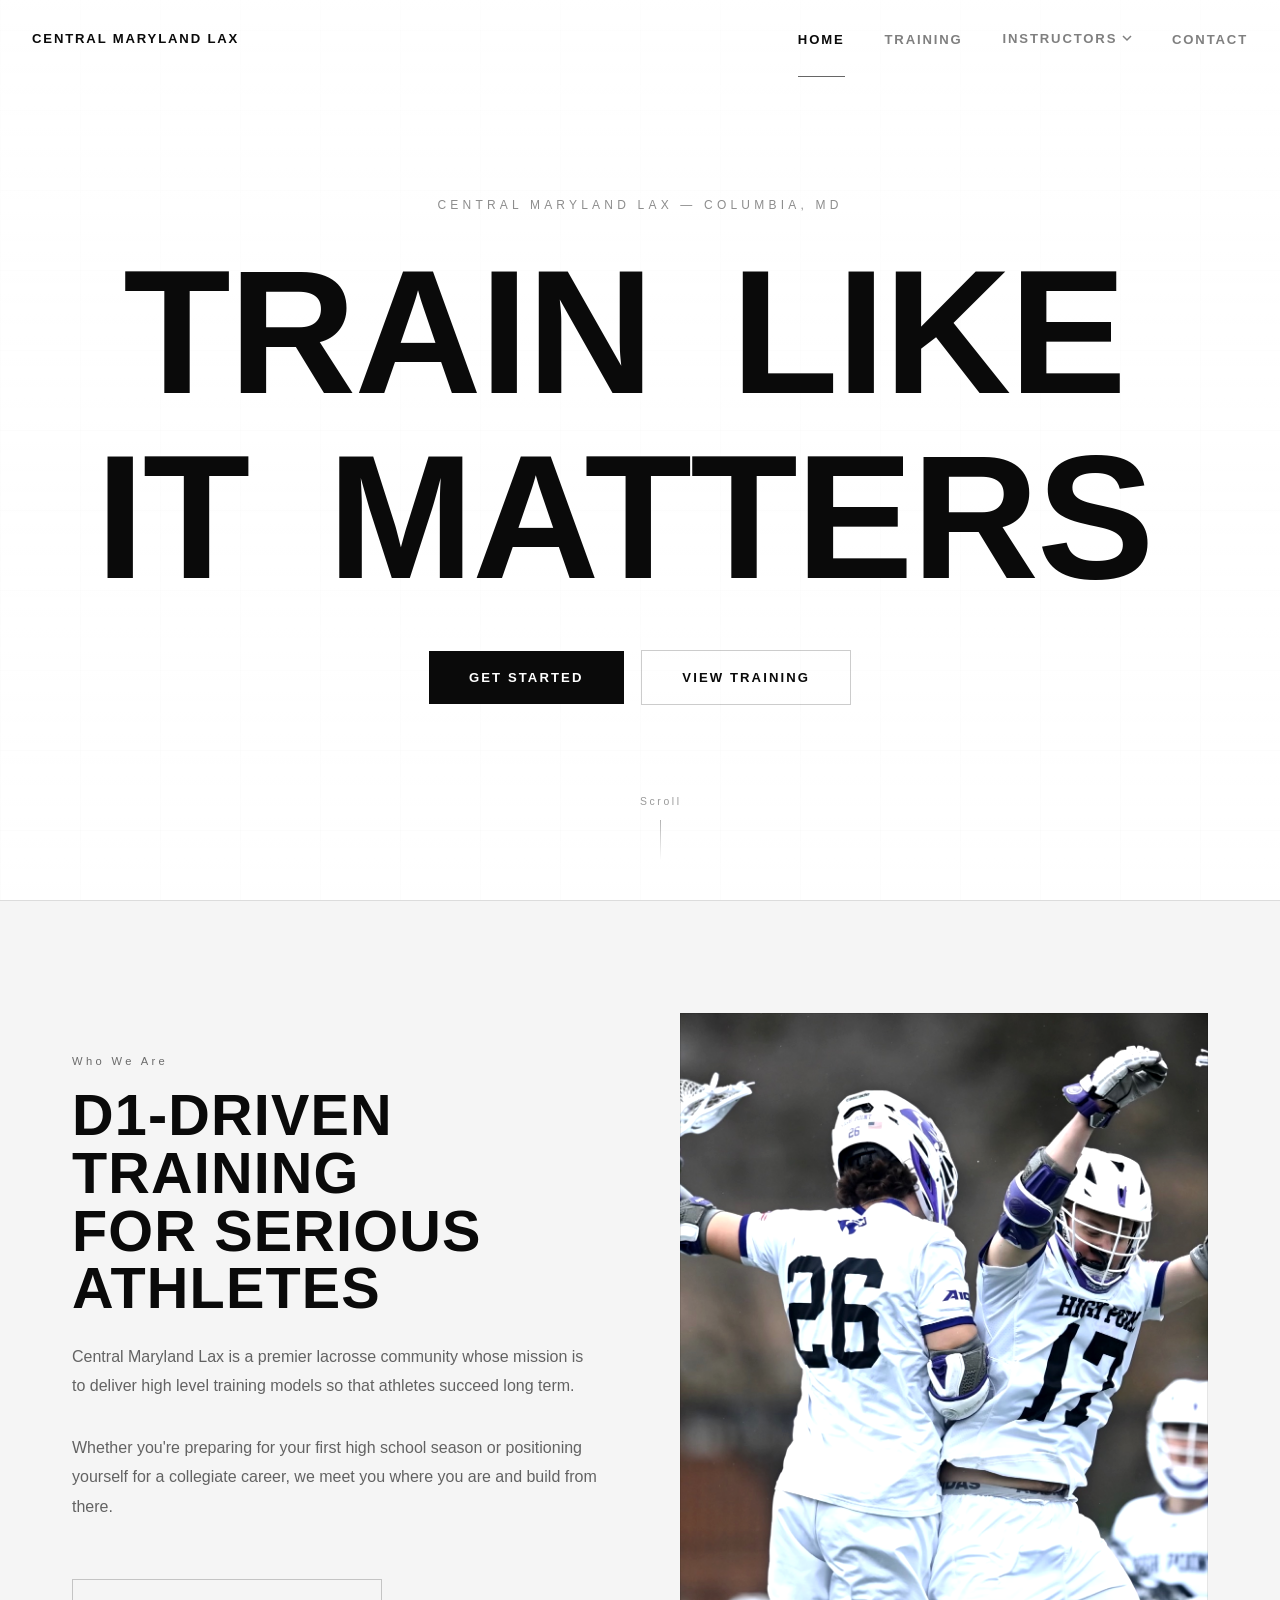
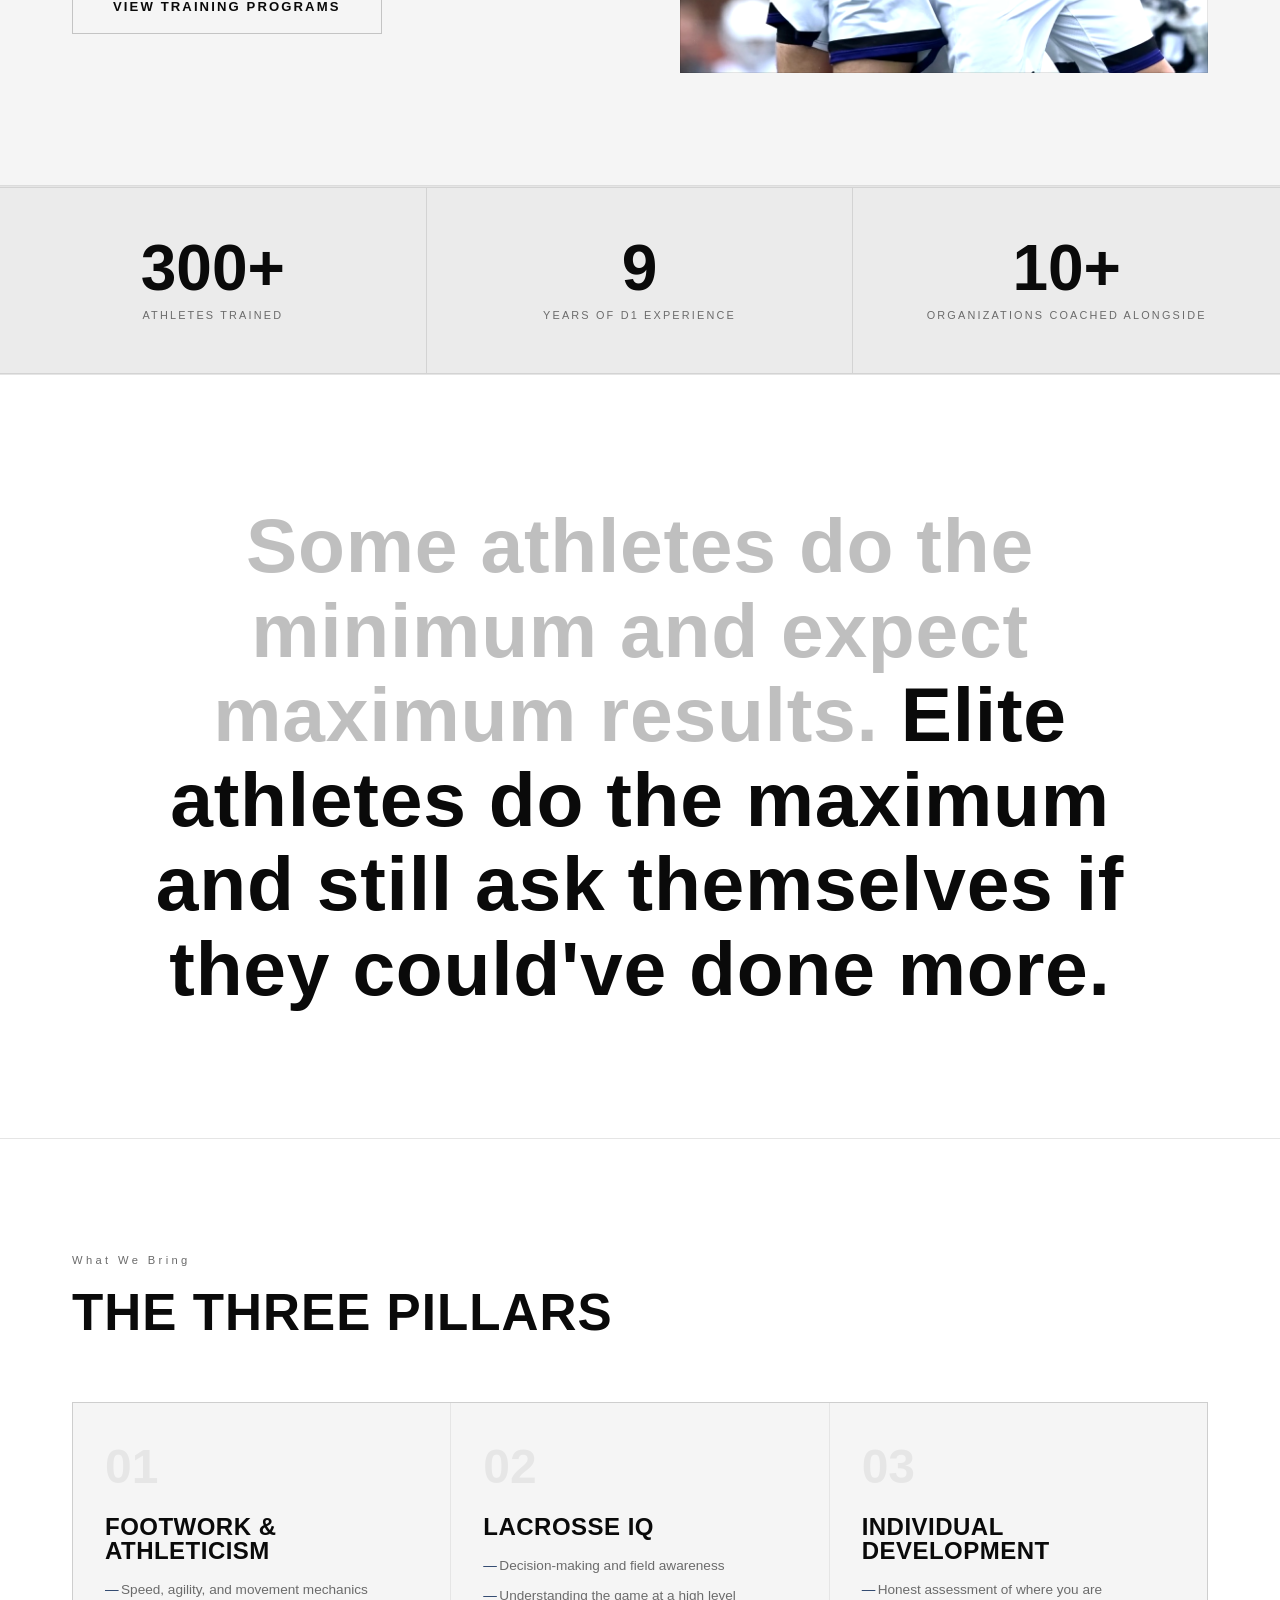
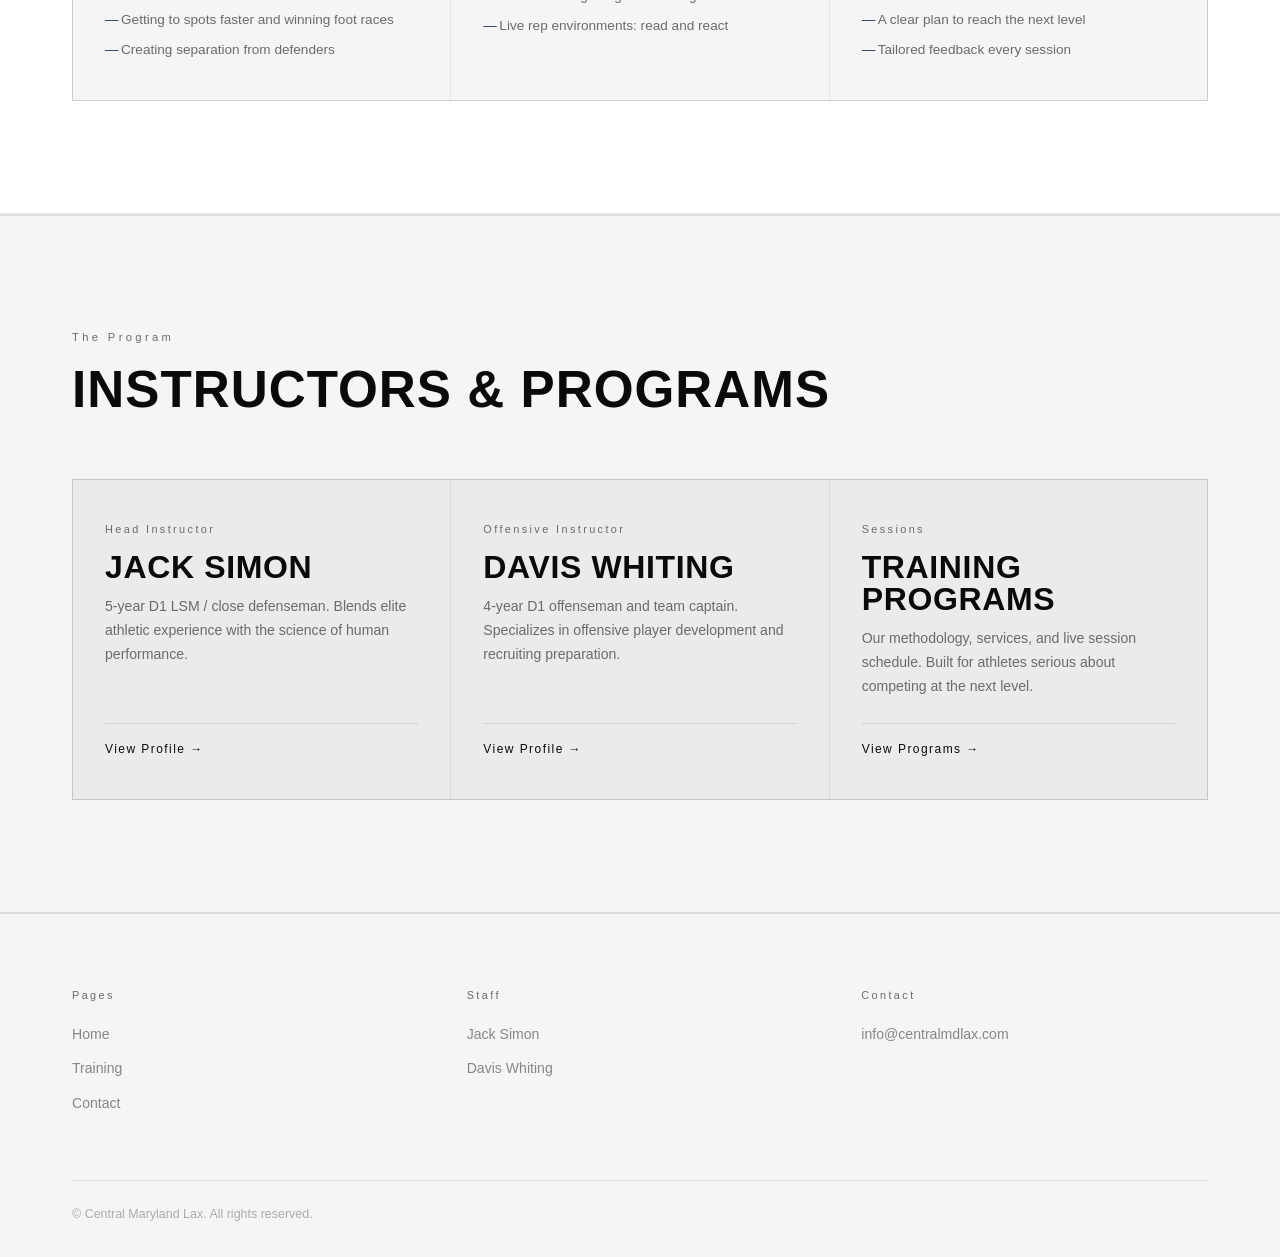
==== commit 12fdf52a: "feat(P2): CSP, lazy-load, robots/sitemap/manifest/404, refund policy" ====
--- a/index.html
+++ b/index.html
@@ -1,492 +1,291 @@
-<!DOCTYPE html>
-<html lang="en">
-<head>
-  <meta charset="UTF-8">
-  <meta name="viewport" content="width=device-width, initial-scale=1.0">
-  <title>Central Maryland Lax — D1 Lacrosse Training in Columbia, MD</title>
-  <link rel="icon" type="image/png" href="images/cml-favicon.png">
-  <link rel="preconnect" href="https://fonts.googleapis.com">
-  <link rel="preconnect" href="https://fonts.gstatic.com" crossorigin>
-  <link href="https://fonts.googleapis.com/css2?family=Barlow+Condensed:wght@400;600;700;800&family=Inter:wght@300;400;500;600&display=swap" rel="stylesheet">
-  <link rel="stylesheet" href="assets/css/cml.css">
-
-  <!-- SEO -->
-  <meta name="description" content="D1-driven lacrosse training in Columbia, MD. Private sessions, recruiting guidance, and skill development for serious athletes.">
-  <link rel="canonical" href="https://centralmdlax.com/">
-  <meta name="robots" content="index,follow">
-
-  <!-- Open Graph -->
-  <meta property="og:type" content="website">
-  <meta property="og:site_name" content="Central Maryland Lax">
-  <meta property="og:title" content="Central Maryland Lax — D1 Lacrosse Training in Columbia, MD">
-  <meta property="og:description" content="D1-driven lacrosse training in Columbia, MD. Private sessions, recruiting guidance, and skill development for serious athletes.">
-  <meta property="og:image" content="https://centralmdlax.com/images/og-default.jpg">
-  <meta property="og:url" content="https://centralmdlax.com/">
-
-  <!-- Twitter -->
-  <meta name="twitter:card" content="summary_large_image">
-  <meta name="twitter:title" content="Central Maryland Lax — D1 Lacrosse Training in Columbia, MD">
-  <meta name="twitter:description" content="D1-driven lacrosse training in Columbia, MD. Private sessions, recruiting guidance, and skill development for serious athletes.">
-  <meta name="twitter:image" content="https://centralmdlax.com/images/og-default.jpg">
-
-  <!-- JSON-LD -->
-  <script type="application/ld+json">
-  {
-    "@context": "https://schema.org",
-    "@type": "SportsActivityLocation",
-    "name": "Central Maryland Lax",
-    "description": "D1-driven lacrosse training for serious athletes in the Columbia, Silver Spring, and Frederick communities.",
-    "url": "https://centralmdlax.com/",
-    "email": "info@centralmdlax.com",
-    "image": "https://centralmdlax.com/images/og-default.jpg",
-    "sport": "Lacrosse",
-    "founder": [
-      { "@type": "Person", "name": "Jack Simon" },
-      { "@type": "Person", "name": "Davis Whiting" }
-    ]
-  }
-  </script>
-</head>
-<body class="is-homepage">
-
-  <!-- Page overlay (first child of body) -->
-  <div id="page-overlay"></div>
-
-  <!-- ======================================================
-       NAVIGATION
-  ====================================================== -->
-  <nav id="cml-nav">
-    <a href="index.html" class="nav-logo">Central Maryland Lax</a>
-
-    <ul class="nav-menu" id="nav-menu">
-      <li><a href="index.html" class="active">Home</a></li>
-      <li><a href="train.html">Training</a></li>
-      <li class="nav-dropdown">
-        <button class="nav-dropdown-trigger">
-          Instructors
-          <svg viewBox="0 0 10 6" fill="none" stroke="currentColor" stroke-width="1.5">
-            <path d="M1 1l4 4 4-4"/>
-          </svg>
-        </button>
-        <div class="nav-dropdown-panel">
-          <a href="jack.html">Jack Simon</a>
-          <a href="davis.html">Davis Whiting</a>
-        </div>
-      </li>
-      <li><a href="contact.html">Contact</a></li>
-    </ul>
-
-    <button class="nav-hamburger" id="nav-hamburger" aria-label="Menu">
-      <span></span><span></span><span></span>
-    </button>
-
-    <div class="nav-ink"></div>
-  </nav>
-
-  <!-- ======================================================
-       HERO
-  ====================================================== -->
-  <section id="hero">
-    <!-- Parallax background -->
-    <div class="hero-parallax-wrap">
-      <div class="hero-parallax-inner"></div>
-    </div>
-
-    <div class="hero-grid-bg"></div>
-    <div class="hero-overlay"></div>
-
-    <div class="hero-content">
-      <p class="hero-eyebrow">Central Maryland Lax &mdash; Columbia, MD</p>
-      <h1 class="hero-headline">Train Like<br>It Matters</h1>
-      <div class="hero-cta">
-        <a href="train.html" class="btn btn-white">Get Started</a>
-        &nbsp;&nbsp;
-        <a href="train.html" class="btn btn-outline">View Training</a>
-      </div>
-    </div>
-
-    <div class="hero-scroll">
-      <span>Scroll</span>
-      <div class="hero-scroll-line"></div>
-    </div>
-  </section>
-
-  <!-- ======================================================
-       ABOUT
-  ====================================================== -->
-  <section class="about-section border-bottom">
-    <div class="container">
-      <div class="about-inner">
-
-        <div class="reveal-l">
-          <p class="about-label">Who We Are</p>
-          <h2 class="about-title">D1-driven training<br>for serious athletes</h2>
-          <p class="about-body">Central Maryland Lax is a premier lacrosse community whose mission is to deliver high level training models so that athletes succeed long term.</p>
-          <p class="about-body">Whether you're preparing for your first high school season or positioning yourself for a collegiate career, we meet you where you are and build from there.</p>
-          <br>
-          <a href="train.html" class="btn btn-outline">View Training Programs</a>
-        </div>
-
-        <div class="about-image-wrap reveal-r">
-          <img src="images/team.jpeg" alt="Central Maryland Lax team training">
-          <div class="about-image-overlay"></div>
-        </div>
-
-      </div>
-    </div>
-  </section>
-
-  <!-- Draw-line divider -->
-  <div class="draw-line reveal"></div>
-
-  <!-- ======================================================
-       STAT BAR
-  ====================================================== -->
-  <div class="stat-bar">
-    <div class="stat-bar-item">
-      <span class="stat-number-display">300+</span>
-      <p class="stat-bar-label">Athletes Trained</p>
-    </div>
-    <div class="stat-bar-item">
-      <span class="stat-number-display" data-target="9">0</span>
-      <p class="stat-bar-label">Years of D1 Experience</p>
-    </div>
-    <div class="stat-bar-item">
-      <span class="stat-number-display">10+</span>
-      <p class="stat-bar-label">Organizations Coached Alongside</p>
-    </div>
-  </div>
-
-  <!-- ======================================================
-       MANIFESTO
-  ====================================================== -->
-  <section class="manifesto">
-    <p class="manifesto-text reveal">
-      <em>Some athletes do the minimum and expect maximum results.</em> Elite athletes do the maximum and still ask themselves if they could've done more.
-    </p>
-  </section>
-
-  <!-- ======================================================
-       WHAT WE BRING — PILLARS
-  ====================================================== -->
-  <section class="pillars section border-bottom">
-    <div class="container">
-      <p class="pillars-label reveal">What We Bring</p>
-      <h2 class="pillars-title reveal d1">The Three Pillars</h2>
-
-      <div class="pillars-grid">
-
-        <div class="pillar reveal d1">
-          <div class="pillar-num">01</div>
-          <h3 class="pillar-title">Footwork &amp; Athleticism</h3>
-          <ul class="pillar-list">
-            <li>Speed, agility, and movement mechanics</li>
-            <li>Getting to spots faster and winning foot races</li>
-            <li>Creating separation from defenders</li>
-          </ul>
-        </div>
-
-        <div class="pillar reveal d2">
-          <div class="pillar-num">02</div>
-          <h3 class="pillar-title">Lacrosse IQ</h3>
-          <ul class="pillar-list">
-            <li>Decision-making and field awareness</li>
-            <li>Understanding the game at a high level</li>
-            <li>Live rep environments: read and react</li>
-          </ul>
-        </div>
-
-        <div class="pillar reveal d3">
-          <div class="pillar-num">03</div>
-          <h3 class="pillar-title">Individual Development</h3>
-          <ul class="pillar-list">
-            <li>Honest assessment of where you are</li>
-            <li>A clear plan to reach the next level</li>
-            <li>Tailored feedback every session</li>
-          </ul>
-        </div>
-
-      </div>
-    </div>
-  </section>
-
-  <!-- Draw-line divider -->
-  <div class="draw-line reveal"></div>
-
-  <!-- ======================================================
-       TEAM STRIP / RESOURCES
-  ====================================================== -->
-  <section class="team-strip">
-    <div class="container">
-      <p class="team-strip-label reveal">The Program</p>
-      <h2 class="team-strip-title reveal d1">Instructors &amp; Programs</h2>
-
-      <div class="team-strip-grid">
-
-        <div class="team-card reveal">
-          <p class="team-card-label">Head Instructor</p>
-          <h3 class="team-card-name">Jack Simon</h3>
-          <p class="team-card-body">5-year D1 LSM / close defenseman. Blends elite athletic experience with the science of human performance.</p>
-          <a href="jack.html" class="team-card-link">View Profile &rarr;</a>
-        </div>
-
-        <div class="team-card reveal d1">
-          <p class="team-card-label">Offensive Instructor</p>
-          <h3 class="team-card-name">Davis Whiting</h3>
-          <p class="team-card-body">4-year D1 offenseman and team captain. Specializes in offensive player development and recruiting preparation.</p>
-          <a href="davis.html" class="team-card-link">View Profile &rarr;</a>
-        </div>
-
-        <div class="team-card reveal d2">
-          <p class="team-card-label">Sessions</p>
-          <h3 class="team-card-name">Training Programs</h3>
-          <p class="team-card-body">Our methodology, services, and live session schedule. Built for athletes serious about competing at the next level.</p>
-          <a href="train.html" class="team-card-link">View Programs &rarr;</a>
-        </div>
-
-      </div>
-    </div>
-  </section>
-
-  <!-- ======================================================
-       FOOTER
-  ====================================================== -->
-  <footer id="cml-footer">
-    <div class="container">
-      <div class="footer-grid">
-        <div>
-          <p class="footer-col-title">Pages</p>
-          <ul class="footer-links">
-            <li><a href="index.html">Home</a></li>
-            <li><a href="train.html">Training</a></li>
-            <li><a href="contact.html">Contact</a></li>
-          </ul>
-        </div>
-        <div>
-          <p class="footer-col-title">Staff</p>
-          <ul class="footer-links">
-            <li><a href="jack.html">Jack Simon</a></li>
-            <li><a href="davis.html">Davis Whiting</a></li>
-          </ul>
-        </div>
-        <div>
-          <p class="footer-col-title">Contact</p>
-          <ul class="footer-links">
-            <li><a href="mailto:info@centralmdlax.com">info@centralmdlax.com</a></li>
-          </ul>
-        </div>
-      </div>
-      <div class="footer-bottom">
-        <span class="footer-copy">&copy; Central Maryland Lax. All rights reserved.</span>
-      </div>
-    </div>
-  </footer>
-
-  <script src="assets/js/cml.js"></script>
-
-  <script>
-  (function () {
-    const canvas = document.getElementById('compound-canvas');
-    if (!canvas) return;
-    const ctx    = canvas.getContext('2d');
-
-    // ── Layout constants ──────────────────────────────────────────
-    const PAD_L  = 100;  // left margin (Y axis + label)
-    const PAD_R  = 80;   // right margin
-    const PAD_T  = 56;   // top margin
-    const PAD_B  = 72;   // bottom margin (X axis ticks + labels)
-
-    // ── Timing (ms) ───────────────────────────────────────────────
-    const DRAW_DUR     = 8000; // time to draw the full curve
-    const FADE_DUR     = 900;  // text fade-in after curve completes
-    const X_TICK_COUNT = 20;   // session ticks on X axis
-    const Y_TICK_COUNT = 12;   // milestone ticks on Y axis
-
-    // ── State ─────────────────────────────────────────────────────
-    let startTime  = null;
-    let phase      = 'drawing';  // 'drawing' | 'fading' | 'done'
-    let phaseStart = null;
-    let textAlpha  = 0;
-    let raf        = null;
-    let running    = false;
-    let started    = false;      // has the animation ever run?
-    let cssW       = 0;
-    let cssH       = 0;
-
-    function resize() {
-      const dpr  = window.devicePixelRatio || 1;
-      const rect = canvas.getBoundingClientRect();
-      cssW = rect.width;
-      cssH = rect.height;
-      canvas.width  = Math.round(cssW * dpr);
-      canvas.height = Math.round(cssH * dpr);
-      ctx.setTransform(dpr, 0, 0, dpr, 0, 0);
-    }
-
-    // ── Curve math ────────────────────────────────────────────────
-    const K = 4.2;
-
-    function curvePoint(t) {
-      const plotW = cssW - PAD_L - PAD_R;
-      const plotH = cssH - PAD_T - PAD_B;
-      const raw   = (Math.exp(K * t) - 1) / (Math.exp(K) - 1);
-      return {
-        x: PAD_L + t * plotW,
-        y: (cssH - PAD_B) - raw * plotH
-      };
-    }
-
-    // ── Draw ──────────────────────────────────────────────────────
-    function draw(elapsed) {
-      const W      = cssW;
-      const H      = cssH;
-      const plotW  = W - PAD_L - PAD_R;
-      const plotH  = H - PAD_T - PAD_B;
-      const axisY  = H - PAD_B;
-      const axisX  = PAD_L;
-      const progress = Math.min(elapsed / DRAW_DUR, 1);
-
-      ctx.clearRect(0, 0, cssW, cssH);
-      ctx.fillStyle = '#ffffff';
-      ctx.fillRect(0, 0, cssW, cssH);
-
-      // Current tip of the curve (for Y-tick sync)
-      const tip = curvePoint(progress);
-      // How far up the plot the tip currently is (0 = bottom, 1 = top)
-      const curveHeightFraction = (axisY - tip.y) / plotH;
-
-      // ── Axes — draw in progressively ─────────────────────────
-      ctx.strokeStyle = 'rgba(0,0,0,0.15)';
-      ctx.lineWidth   = 0.8;
-      // X axis (left → right with progress)
-      ctx.beginPath();
-      ctx.moveTo(axisX, axisY);
-      ctx.lineTo(axisX + progress * plotW, axisY);
-      ctx.stroke();
-      // Y axis (bottom → top with progress)
-      ctx.beginPath();
-      ctx.moveTo(axisX, axisY);
-      ctx.lineTo(axisX, axisY - progress * plotH);
-      ctx.stroke();
-
-      // ── X axis ticks (sessions accumulating) ─────────────────
-      ctx.strokeStyle = 'rgba(0,0,0,0.5)';
-      ctx.lineWidth   = 1;
-      const xTicks = Math.floor(progress * X_TICK_COUNT);
-      for (let i = 0; i < xTicks; i++) {
-        const t  = (i + 1) / X_TICK_COUNT;
-        const tx = axisX + t * plotW;
-        ctx.beginPath();
-        ctx.moveTo(tx, axisY + 4);
-        ctx.lineTo(tx, axisY + 11);
-        ctx.stroke();
-      }
-
-      // ── Y axis ticks — reveal when curve passes through their height ──
-      for (let i = 0; i < Y_TICK_COUNT; i++) {
-        const tickFraction = (i + 1) / Y_TICK_COUNT;  // 0→1 bottom to top
-        if (curveHeightFraction >= tickFraction) {
-          const ty = axisY - tickFraction * plotH;
-          ctx.beginPath();
-          ctx.moveTo(axisX - 4, ty);
-          ctx.lineTo(axisX - 11, ty);
-          ctx.stroke();
-        }
-      }
-
-      // ── Axis labels (fade in during final 15% of draw) ────────
-      const labelAlpha = Math.max(0, Math.min(1, (progress - 0.85) / 0.15));
-      if (labelAlpha > 0) {
-        ctx.fillStyle     = `rgba(0,0,0,${(labelAlpha * 0.45).toFixed(3)})`;
-        ctx.font          = '10px monospace';
-        ctx.letterSpacing = '0.14em';
-
-        // "HOURS" — right end of X axis
-        ctx.textAlign    = 'left';
-        ctx.textBaseline = 'top';
-        ctx.fillText('HOURS', axisX + plotW + 8, axisY - 5);
-
-        // "BREAKTHROUGH" — centred along Y axis, 34px left of axis
-        ctx.save();
-        const midY = PAD_T + plotH / 2;
-        ctx.translate(axisX - 34, midY);
-        ctx.rotate(-Math.PI / 2);
-        ctx.textAlign    = 'center';
-        ctx.textBaseline = 'middle';
-        ctx.fillText('BREAKTHROUGH', 0, 0);
-        ctx.restore();
-
-        ctx.letterSpacing = '0';
-      }
-
-      // ── Exponential curve ─────────────────────────────────────
-      ctx.strokeStyle = 'rgba(0,0,0,0.88)';
-      ctx.lineWidth   = 2.5;
-      ctx.lineJoin    = 'round';
-      ctx.beginPath();
-      const steps = 400;
-      let segStarted = false;
-      for (let i = 0; i <= steps; i++) {
-        const t = (i / steps) * progress;
-        const p = curvePoint(t);
-        if (!segStarted) { ctx.moveTo(p.x, p.y); segStarted = true; }
-        else             { ctx.lineTo(p.x, p.y); }
-      }
-      ctx.stroke();
-
-      // ── "THE WORK COMPOUNDS." ─────────────────────────────────
-      if (textAlpha > 0) {
-        ctx.fillStyle     = `rgba(0,0,0,${textAlpha.toFixed(3)})`;
-        ctx.font          = '11px monospace';
-        ctx.letterSpacing = '0.18em';
-        ctx.textAlign     = 'center';
-        ctx.textBaseline  = 'alphabetic';
-        ctx.fillText('THE WORK COMPOUNDS.', W / 2, axisY + 46);
-        ctx.letterSpacing = '0';
-      }
-    }
-
-    // ── Animation loop — no loop, holds on completion ─────────────
-    function tick(now) {
-      if (!startTime) startTime = now;
-      const elapsed = now - startTime;
-
-      if (phase === 'drawing') {
-        draw(elapsed);
-        if (elapsed >= DRAW_DUR) { phase = 'fading'; phaseStart = now; }
-      } else if (phase === 'fading') {
-        const fe = now - phaseStart;
-        textAlpha = Math.min(fe / FADE_DUR, 1);
-        draw(DRAW_DUR);
-        if (fe >= FADE_DUR) {
-          textAlpha = 1;
-          draw(DRAW_DUR);  // final settled frame
-          phase = 'done';
-          running = false;
-          return;          // stop the loop — hold forever
-        }
-      }
-
-      if (running) raf = requestAnimationFrame(tick);
-    }
-
-    function start() {
-      if (running || started) return;  // never restart
-      started = running = true;
-      startTime = null; phaseStart = null;
-      phase = 'drawing'; textAlpha = 0;
-      raf = requestAnimationFrame(tick);
-    }
-
-    // ── Intersection Observer — start once when first visible ─────
-    const observer = new IntersectionObserver(entries => {
-      entries.forEach(e => { if (e.isIntersecting) start(); });
-    }, { threshold: 0.1 });
-
-    window.addEventListener('resize', resize);
-    resize();
-    observer.observe(canvas);
-  })();
-  </script>
-</body>
-</html>
+<!DOCTYPE html>
+<html lang="en">
+<head>
+  <meta charset="UTF-8">
+  <meta name="viewport" content="width=device-width, initial-scale=1.0">
+  <meta http-equiv="Content-Security-Policy" content="default-src 'self'; script-src 'self' https://assets.calendly.com; style-src 'self' 'unsafe-inline' https://fonts.googleapis.com https://assets.calendly.com; font-src 'self' https://fonts.gstatic.com; img-src 'self' data: https:; frame-src https://calendly.com https://*.calendly.com https://www.youtube.com; connect-src 'self' https://calendly.com https://*.calendly.com; base-uri 'self'; form-action 'self'; object-src 'none'; frame-ancestors 'self'">
+  <title>Central Maryland Lax — D1 Lacrosse Training in Columbia, MD</title>
+  <link rel="icon" type="image/png" href="images/cml-favicon.png">
+  <link rel="apple-touch-icon" sizes="180x180" href="images/apple-touch-icon.png">
+  <link rel="manifest" href="site.webmanifest">
+  <meta name="theme-color" content="#0a0a0a">
+  <link rel="preconnect" href="https://fonts.googleapis.com">
+  <link rel="preconnect" href="https://fonts.gstatic.com" crossorigin>
+  <link href="https://fonts.googleapis.com/css2?family=Barlow+Condensed:wght@400;600;700;800&family=Inter:wght@300;400;500;600&display=swap" rel="stylesheet">
+  <link rel="stylesheet" href="assets/css/cml.css">
+
+  <!-- SEO -->
+  <meta name="description" content="D1-driven lacrosse training in Columbia, MD. Private sessions, recruiting guidance, and skill development for serious athletes.">
+  <link rel="canonical" href="https://centralmdlax.com/">
+  <meta name="robots" content="index,follow">
+
+  <!-- Open Graph -->
+  <meta property="og:type" content="website">
+  <meta property="og:site_name" content="Central Maryland Lax">
+  <meta property="og:title" content="Central Maryland Lax — D1 Lacrosse Training in Columbia, MD">
+  <meta property="og:description" content="D1-driven lacrosse training in Columbia, MD. Private sessions, recruiting guidance, and skill development for serious athletes.">
+  <meta property="og:image" content="https://centralmdlax.com/images/og-default.jpg">
+  <meta property="og:url" content="https://centralmdlax.com/">
+
+  <!-- Twitter -->
+  <meta name="twitter:card" content="summary_large_image">
+  <meta name="twitter:title" content="Central Maryland Lax — D1 Lacrosse Training in Columbia, MD">
+  <meta name="twitter:description" content="D1-driven lacrosse training in Columbia, MD. Private sessions, recruiting guidance, and skill development for serious athletes.">
+  <meta name="twitter:image" content="https://centralmdlax.com/images/og-default.jpg">
+
+  <!-- JSON-LD -->
+  <script type="application/ld+json">
+  {
+    "@context": "https://schema.org",
+    "@type": "SportsActivityLocation",
+    "name": "Central Maryland Lax",
+    "description": "D1-driven lacrosse training for serious athletes in the Columbia, Silver Spring, and Frederick communities.",
+    "url": "https://centralmdlax.com/",
+    "email": "info@centralmdlax.com",
+    "image": "https://centralmdlax.com/images/og-default.jpg",
+    "sport": "Lacrosse",
+    "founder": [
+      { "@type": "Person", "name": "Jack Simon" },
+      { "@type": "Person", "name": "Davis Whiting" }
+    ]
+  }
+  </script>
+</head>
+<body class="is-homepage">
+
+  <!-- Page overlay (first child of body) -->
+  <div id="page-overlay"></div>
+
+  <!-- ======================================================
+       NAVIGATION
+  ====================================================== -->
+  <nav id="cml-nav">
+    <a href="index.html" class="nav-logo">Central Maryland Lax</a>
+
+    <ul class="nav-menu" id="nav-menu">
+      <li><a href="index.html" class="active">Home</a></li>
+      <li><a href="train.html">Training</a></li>
+      <li class="nav-dropdown">
+        <button class="nav-dropdown-trigger">
+          Instructors
+          <svg viewBox="0 0 10 6" fill="none" stroke="currentColor" stroke-width="1.5">
+            <path d="M1 1l4 4 4-4"/>
+          </svg>
+        </button>
+        <div class="nav-dropdown-panel">
+          <a href="jack.html">Jack Simon</a>
+          <a href="davis.html">Davis Whiting</a>
+        </div>
+      </li>
+      <li><a href="contact.html">Contact</a></li>
+    </ul>
+
+    <button class="nav-hamburger" id="nav-hamburger" aria-label="Menu">
+      <span></span><span></span><span></span>
+    </button>
+
+    <div class="nav-ink"></div>
+  </nav>
+
+  <!-- ======================================================
+       HERO
+  ====================================================== -->
+  <section id="hero">
+    <!-- Parallax background -->
+    <div class="hero-parallax-wrap">
+      <div class="hero-parallax-inner"></div>
+    </div>
+
+    <div class="hero-grid-bg"></div>
+    <div class="hero-overlay"></div>
+
+    <div class="hero-content">
+      <p class="hero-eyebrow">Central Maryland Lax &mdash; Columbia, MD</p>
+      <h1 class="hero-headline">Train Like<br>It Matters</h1>
+      <div class="hero-cta">
+        <a href="train.html" class="btn btn-white">Get Started</a>
+        &nbsp;&nbsp;
+        <a href="train.html" class="btn btn-outline">View Training</a>
+      </div>
+    </div>
+
+    <div class="hero-scroll">
+      <span>Scroll</span>
+      <div class="hero-scroll-line"></div>
+    </div>
+  </section>
+
+  <!-- ======================================================
+       ABOUT
+  ====================================================== -->
+  <section class="about-section border-bottom">
+    <div class="container">
+      <div class="about-inner">
+
+        <div class="reveal-l">
+          <p class="about-label">Who We Are</p>
+          <h2 class="about-title">D1-driven training<br>for serious athletes</h2>
+          <p class="about-body">Central Maryland Lax is a premier lacrosse community whose mission is to deliver high level training models so that athletes succeed long term.</p>
+          <p class="about-body">Whether you're preparing for your first high school season or positioning yourself for a collegiate career, we meet you where you are and build from there.</p>
+          <br>
+          <a href="train.html" class="btn btn-outline">View Training Programs</a>
+        </div>
+
+        <div class="about-image-wrap reveal-r">
+          <img src="images/team.jpeg" alt="Central Maryland Lax team training" loading="lazy" decoding="async">
+          <div class="about-image-overlay"></div>
+        </div>
+
+      </div>
+    </div>
+  </section>
+
+  <!-- Draw-line divider -->
+  <div class="draw-line reveal"></div>
+
+  <!-- ======================================================
+       STAT BAR
+  ====================================================== -->
+  <div class="stat-bar">
+    <div class="stat-bar-item">
+      <span class="stat-number-display">300+</span>
+      <p class="stat-bar-label">Athletes Trained</p>
+    </div>
+    <div class="stat-bar-item">
+      <span class="stat-number-display" data-target="9">0</span>
+      <p class="stat-bar-label">Years of D1 Experience</p>
+    </div>
+    <div class="stat-bar-item">
+      <span class="stat-number-display">10+</span>
+      <p class="stat-bar-label">Organizations Coached Alongside</p>
+    </div>
+  </div>
+
+  <!-- ======================================================
+       MANIFESTO
+  ====================================================== -->
+  <section class="manifesto">
+    <p class="manifesto-text reveal">
+      <em>Some athletes do the minimum and expect maximum results.</em> Elite athletes do the maximum and still ask themselves if they could've done more.
+    </p>
+  </section>
+
+  <!-- ======================================================
+       WHAT WE BRING — PILLARS
+  ====================================================== -->
+  <section class="pillars section border-bottom">
+    <div class="container">
+      <p class="pillars-label reveal">What We Bring</p>
+      <h2 class="pillars-title reveal d1">The Three Pillars</h2>
+
+      <div class="pillars-grid">
+
+        <div class="pillar reveal d1">
+          <div class="pillar-num">01</div>
+          <h3 class="pillar-title">Footwork &amp; Athleticism</h3>
+          <ul class="pillar-list">
+            <li>Speed, agility, and movement mechanics</li>
+            <li>Getting to spots faster and winning foot races</li>
+            <li>Creating separation from defenders</li>
+          </ul>
+        </div>
+
+        <div class="pillar reveal d2">
+          <div class="pillar-num">02</div>
+          <h3 class="pillar-title">Lacrosse IQ</h3>
+          <ul class="pillar-list">
+            <li>Decision-making and field awareness</li>
+            <li>Understanding the game at a high level</li>
+            <li>Live rep environments: read and react</li>
+          </ul>
+        </div>
+
+        <div class="pillar reveal d3">
+          <div class="pillar-num">03</div>
+          <h3 class="pillar-title">Individual Development</h3>
+          <ul class="pillar-list">
+            <li>Honest assessment of where you are</li>
+            <li>A clear plan to reach the next level</li>
+            <li>Tailored feedback every session</li>
+          </ul>
+        </div>
+
+      </div>
+    </div>
+  </section>
+
+  <!-- Draw-line divider -->
+  <div class="draw-line reveal"></div>
+
+  <!-- ======================================================
+       TEAM STRIP / RESOURCES
+  ====================================================== -->
+  <section class="team-strip">
+    <div class="container">
+      <p class="team-strip-label reveal">The Program</p>
+      <h2 class="team-strip-title reveal d1">Instructors &amp; Programs</h2>
+
+      <div class="team-strip-grid">
+
+        <div class="team-card reveal">
+          <p class="team-card-label">Head Instructor</p>
+          <h3 class="team-card-name">Jack Simon</h3>
+          <p class="team-card-body">5-year D1 LSM / close defenseman. Blends elite athletic experience with the science of human performance.</p>
+          <a href="jack.html" class="team-card-link">View Profile &rarr;</a>
+        </div>
+
+        <div class="team-card reveal d1">
+          <p class="team-card-label">Offensive Instructor</p>
+          <h3 class="team-card-name">Davis Whiting</h3>
+          <p class="team-card-body">4-year D1 offenseman and team captain. Specializes in offensive player development and recruiting preparation.</p>
+          <a href="davis.html" class="team-card-link">View Profile &rarr;</a>
+        </div>
+
+        <div class="team-card reveal d2">
+          <p class="team-card-label">Sessions</p>
+          <h3 class="team-card-name">Training Programs</h3>
+          <p class="team-card-body">Our methodology, services, and live session schedule. Built for athletes serious about competing at the next level.</p>
+          <a href="train.html" class="team-card-link">View Programs &rarr;</a>
+        </div>
+
+      </div>
+    </div>
+  </section>
+
+  <!-- ======================================================
+       FOOTER
+  ====================================================== -->
+  <footer id="cml-footer">
+    <div class="container">
+      <div class="footer-grid">
+        <div>
+          <p class="footer-col-title">Pages</p>
+          <ul class="footer-links">
+            <li><a href="index.html">Home</a></li>
+            <li><a href="train.html">Training</a></li>
+            <li><a href="contact.html">Contact</a></li>
+          </ul>
+        </div>
+        <div>
+          <p class="footer-col-title">Staff</p>
+          <ul class="footer-links">
+            <li><a href="jack.html">Jack Simon</a></li>
+            <li><a href="davis.html">Davis Whiting</a></li>
+          </ul>
+        </div>
+        <div>
+          <p class="footer-col-title">Contact</p>
+          <ul class="footer-links">
+            <li><a href="mailto:info@centralmdlax.com">info@centralmdlax.com</a></li>
+          </ul>
+        </div>
+      </div>
+      <div class="footer-bottom">
+        <span class="footer-copy">&copy; Central Maryland Lax. All rights reserved.</span>
+      </div>
+    </div>
+  </footer>
+
+  <script src="assets/js/cml.js"></script>
+</body>
+</html>
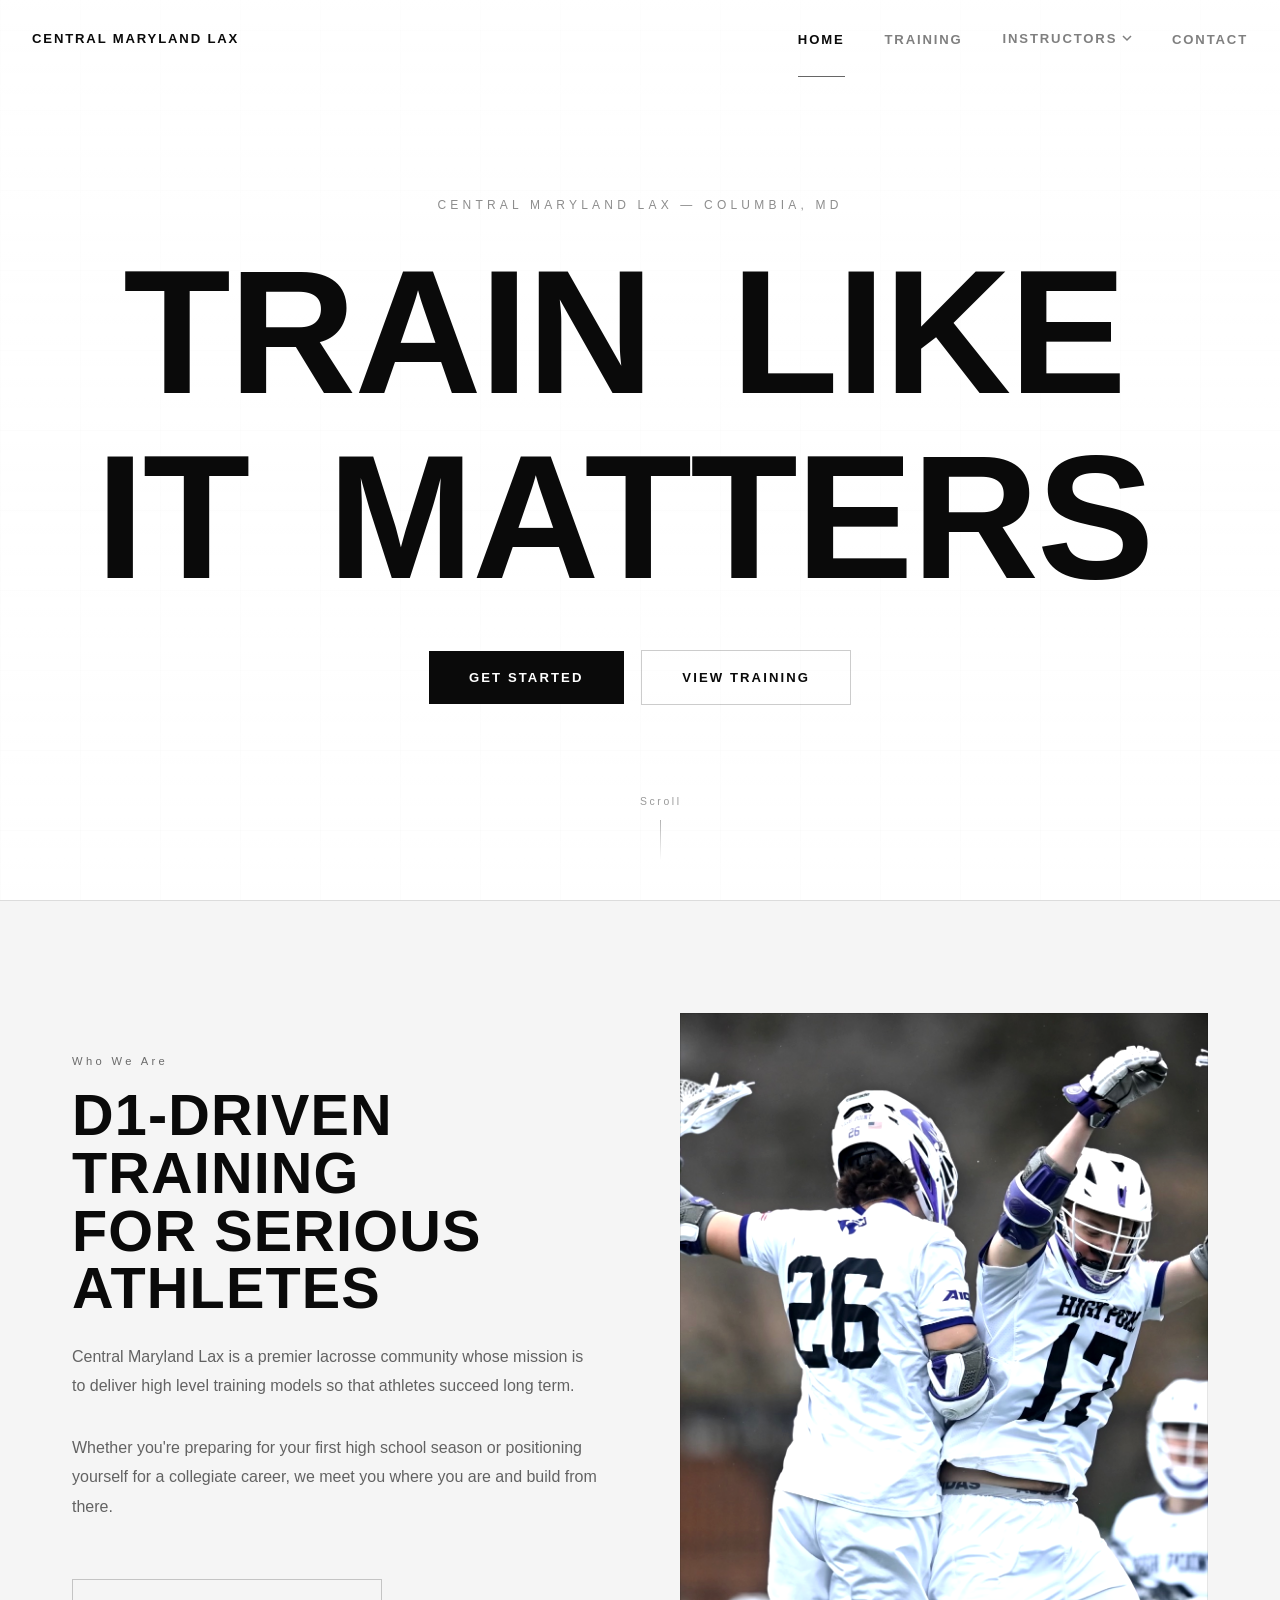
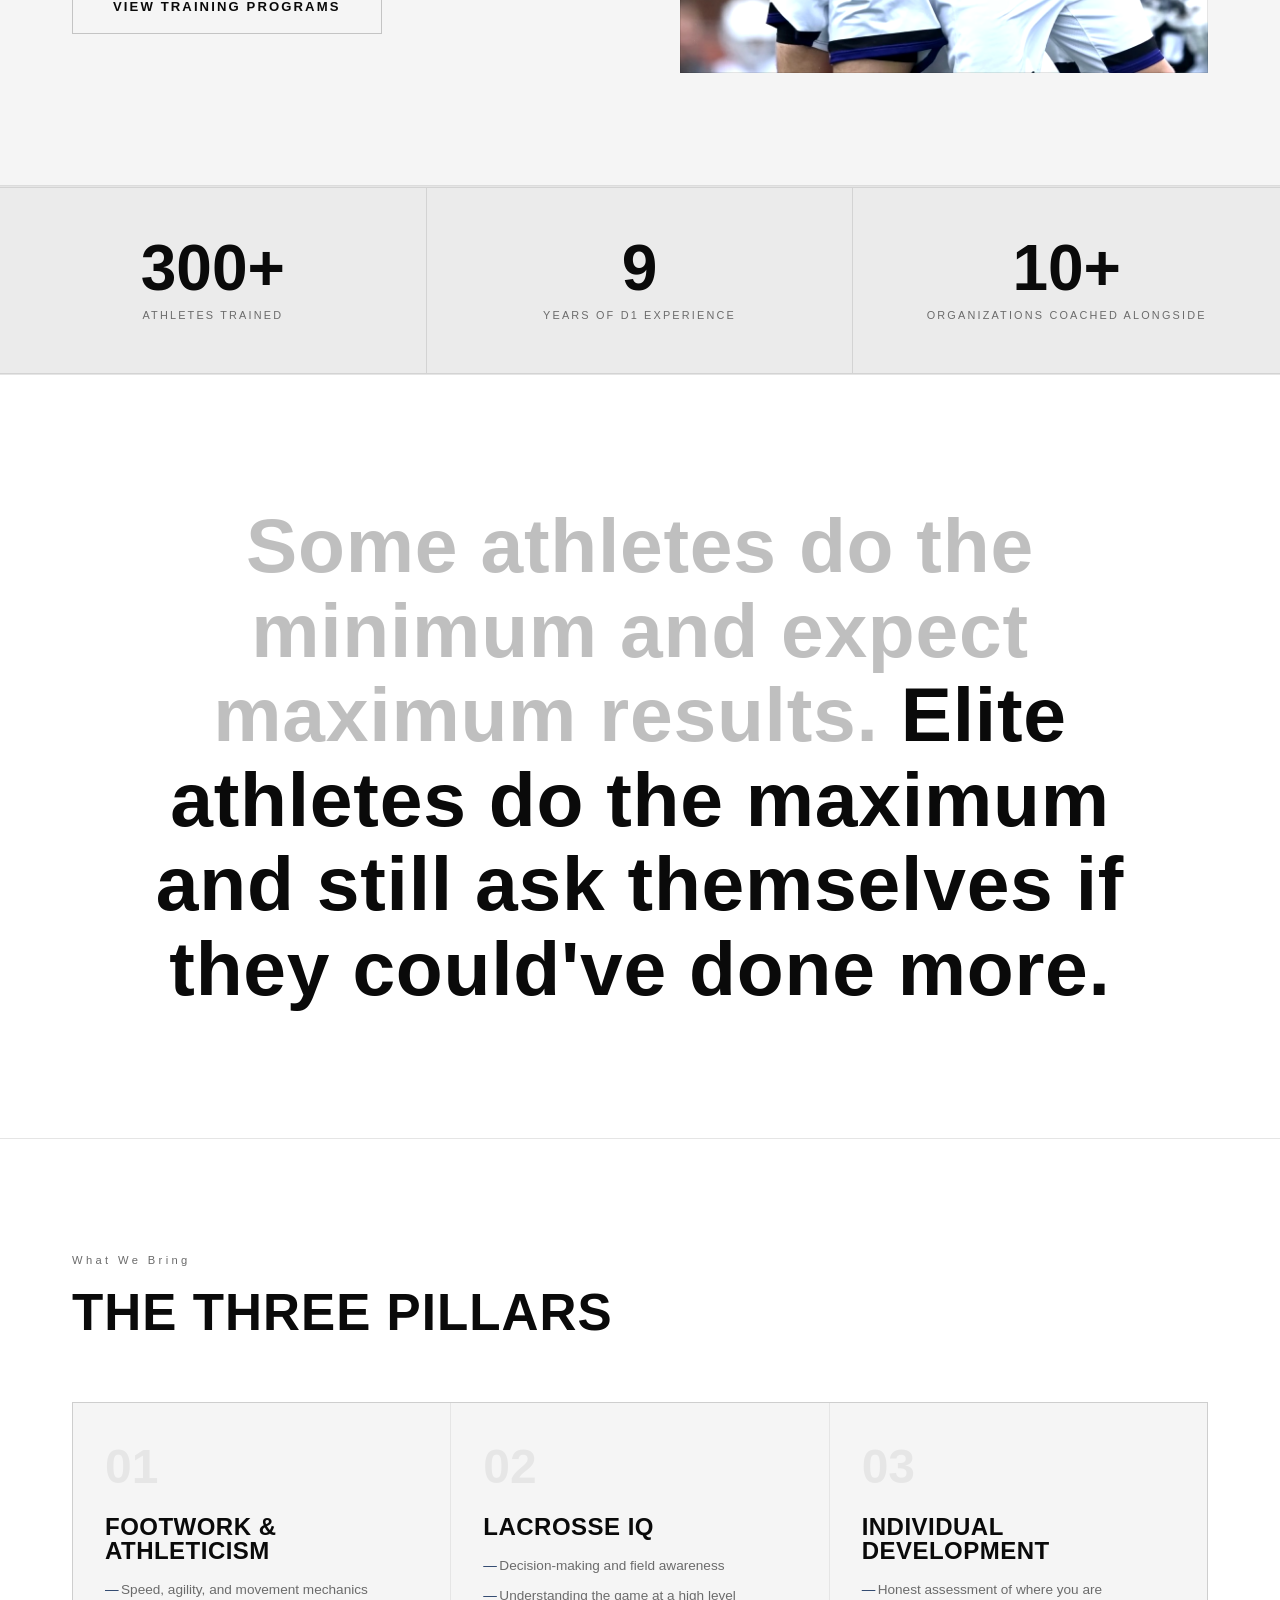
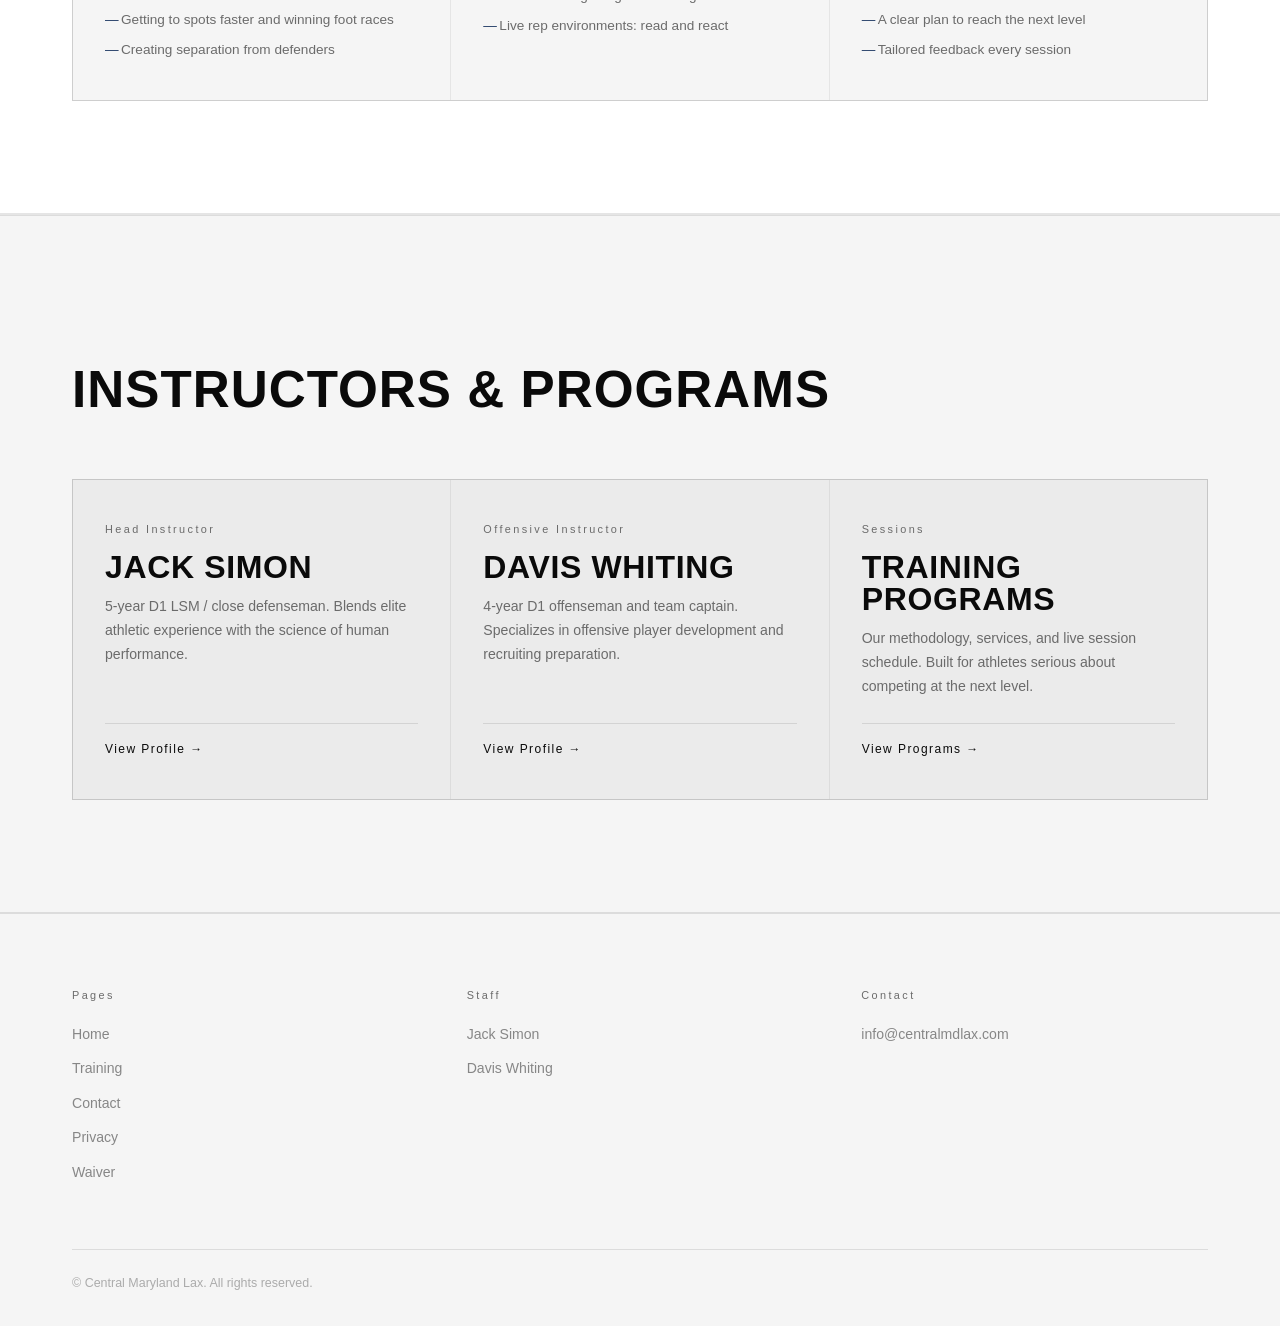
==== commit d8dff6a1: "fix(P1): link privacy/waiver from all footers + book.html; drop waiver from sitemap Verification age" ====
--- a/index.html
+++ b/index.html
@@ -66,13 +66,13 @@
       <li><a href="index.html" class="active">Home</a></li>
       <li><a href="train.html">Training</a></li>
       <li class="nav-dropdown">
-        <button class="nav-dropdown-trigger">
+        <button class="nav-dropdown-trigger" aria-expanded="false" aria-haspopup="menu" aria-controls="nav-dropdown-panel-instructors">
           Instructors
           <svg viewBox="0 0 10 6" fill="none" stroke="currentColor" stroke-width="1.5">
             <path d="M1 1l4 4 4-4"/>
           </svg>
         </button>
-        <div class="nav-dropdown-panel">
+        <div class="nav-dropdown-panel" id="nav-dropdown-panel-instructors" role="menu">
           <a href="jack.html">Jack Simon</a>
           <a href="davis.html">Davis Whiting</a>
         </div>
@@ -264,6 +264,8 @@
             <li><a href="index.html">Home</a></li>
             <li><a href="train.html">Training</a></li>
             <li><a href="contact.html">Contact</a></li>
+            <li><a href="privacy.html">Privacy</a></li>
+            <li><a href="waiver.html">Waiver</a></li>
           </ul>
         </div>
         <div>
--- a/assets/css/cml.css
+++ b/assets/css/cml.css
@@ -2052,3 +2052,17 @@
   .hero-content { padding: 1.25rem; }
   .nav-hamburger { padding: 10px; min-height: 44px; min-width: 44px; }
 }
+
+/* --- Accessible focus ring --- */
+:focus { outline: none; }
+:focus-visible {
+  outline: 2px solid var(--white);
+  outline-offset: 2px;
+  border-radius: 2px;
+}
+/* Dark-on-light surfaces (page-header / contact-page-header) invert */
+.page-header :focus-visible,
+.profile-page-header :focus-visible,
+.contact-page-header :focus-visible {
+  outline-color: var(--black);
+}
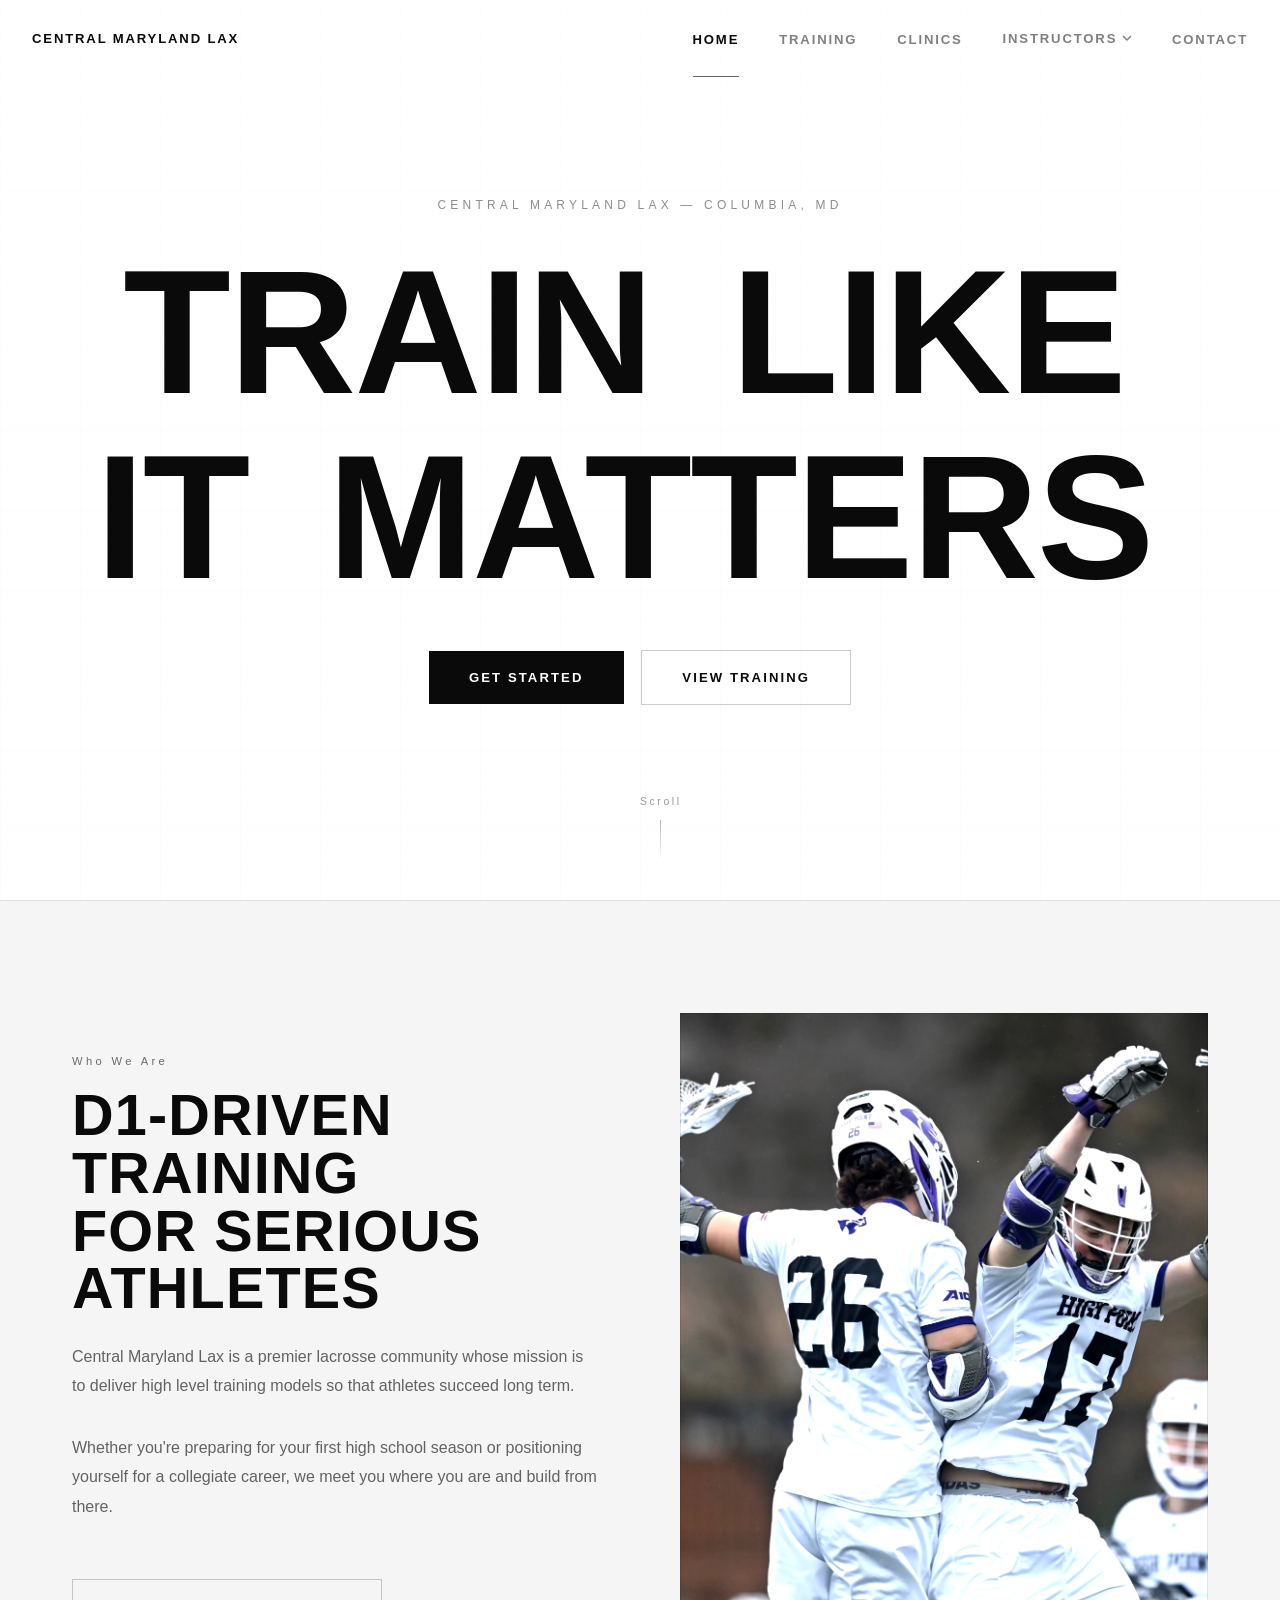
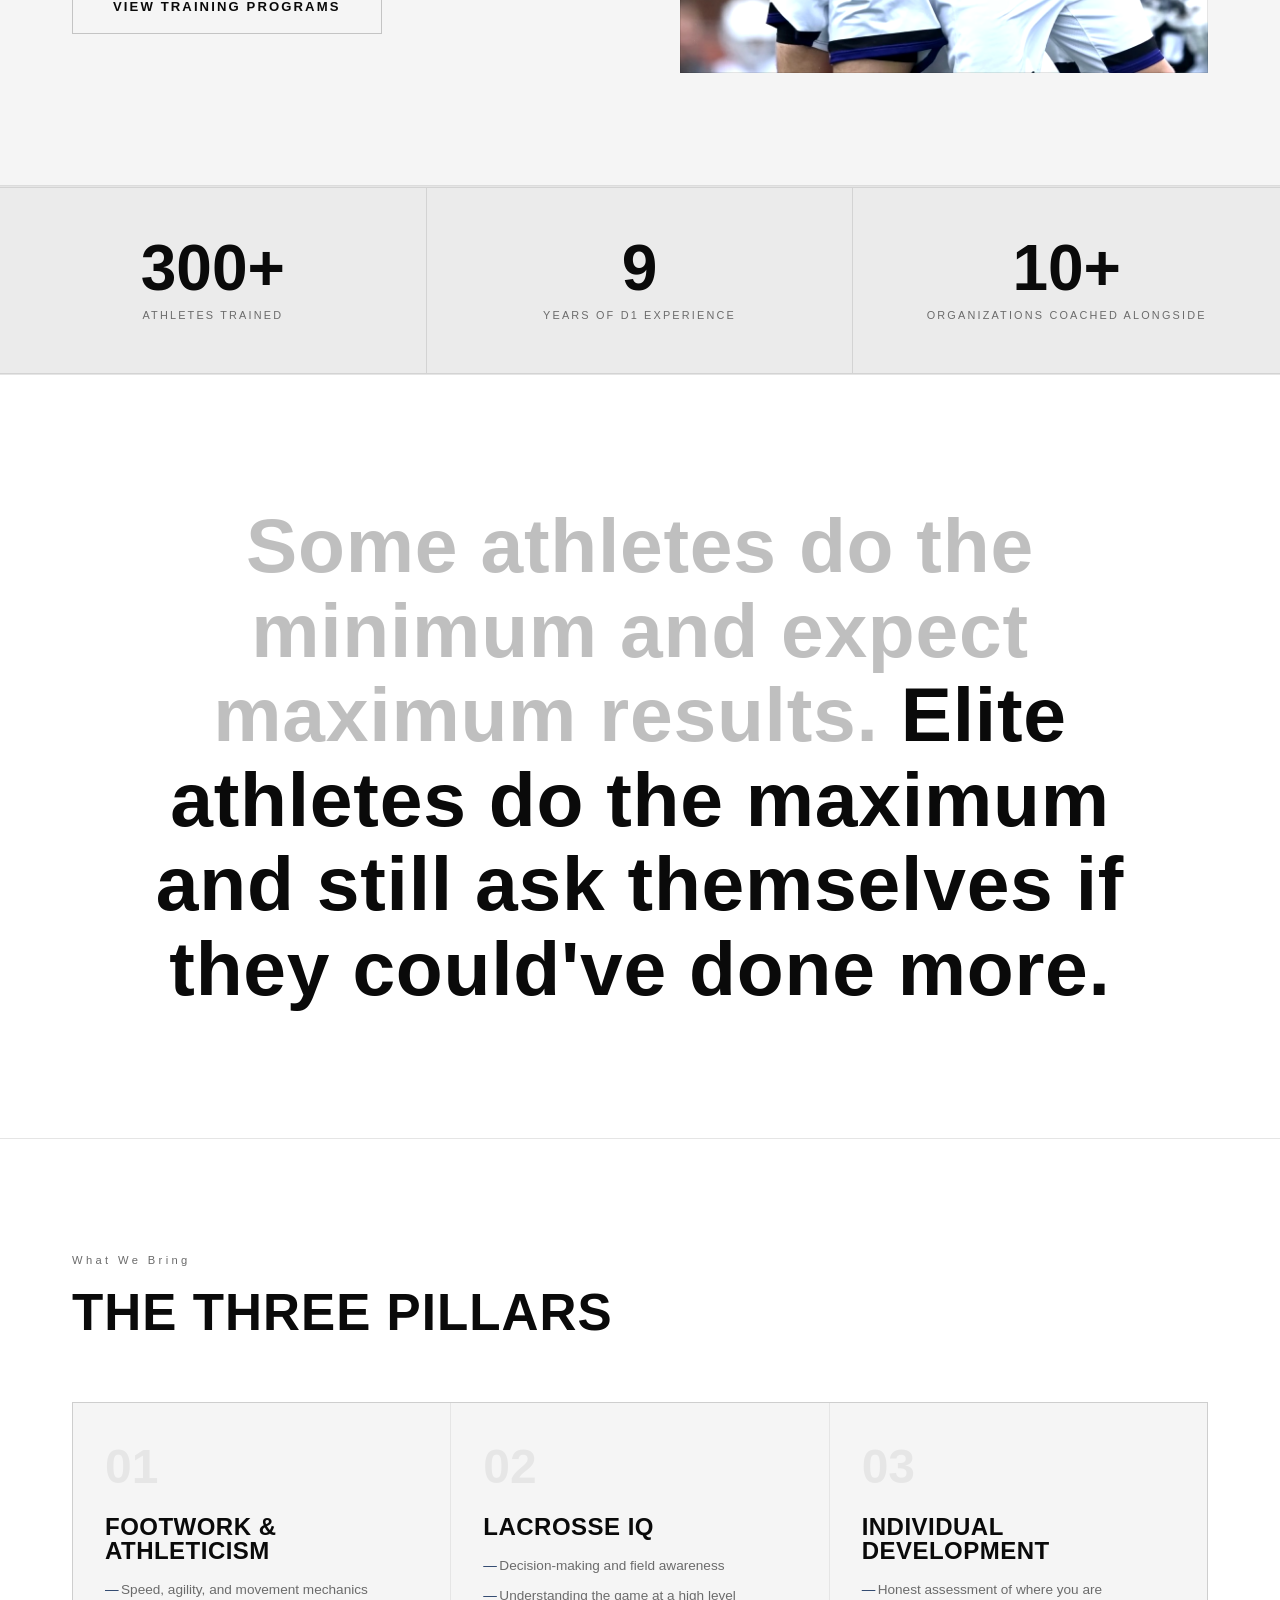
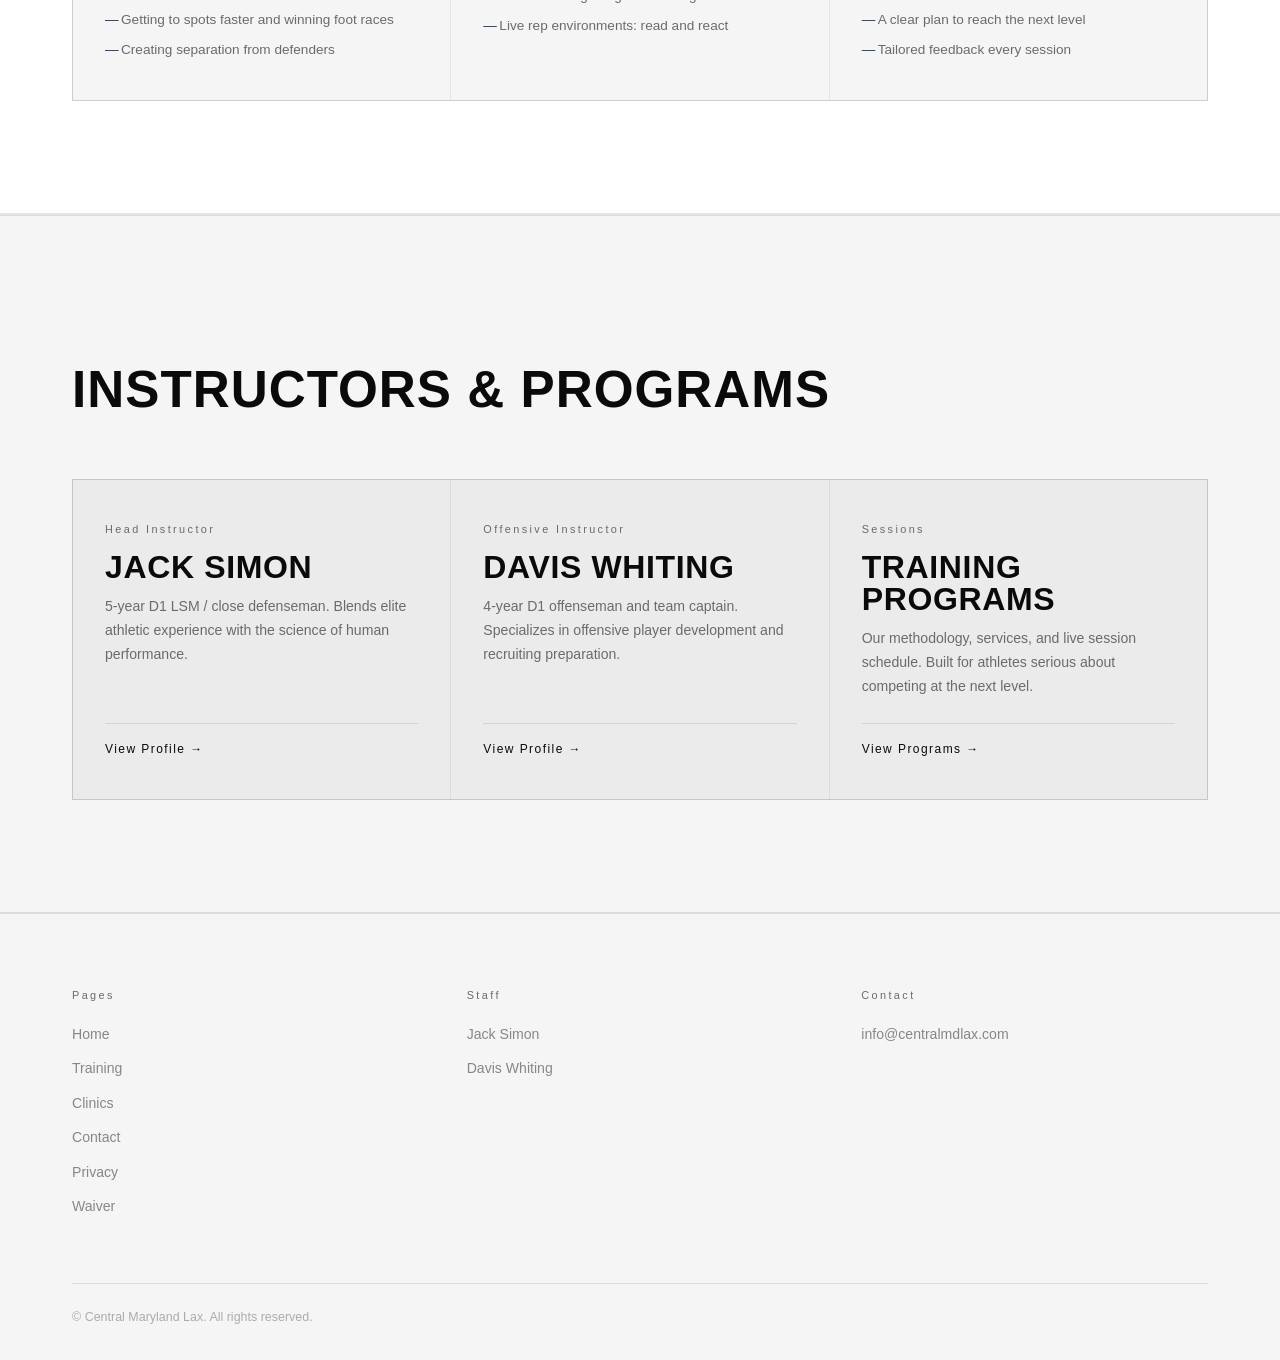
==== commit 62d0c52e: "Update index.html: add Clinics nav item and footer link" ====
--- a/index.html
+++ b/index.html
@@ -3,7 +3,7 @@
 <head>
   <meta charset="UTF-8">
   <meta name="viewport" content="width=device-width, initial-scale=1.0">
-  <meta http-equiv="Content-Security-Policy" content="default-src 'self'; script-src 'self' https://assets.calendly.com; style-src 'self' 'unsafe-inline' https://fonts.googleapis.com https://assets.calendly.com; font-src 'self' https://fonts.gstatic.com; img-src 'self' data: https:; frame-src https://calendly.com https://*.calendly.com https://www.youtube.com; connect-src 'self' https://calendly.com https://*.calendly.com; base-uri 'self'; form-action 'self'; object-src 'none'; frame-ancestors 'self'">
+  <meta http-equiv="Content-Security-Policy" content="default-src 'self'; script-src 'self' https://assets.calendly.com; style-src 'self' 'unsafe-inline' https://fonts.googleapis.com https://assets.calendly.com; font-src 'self' https://fonts.gstatic.com; img-src 'self' data: https:; frame-src https://calendly.com https://*.calendly.com https://www.youtube.com; connect-src 'self' https://calendly.com https://*.calendly.com; base-uri 'self'; form-action 'self'; object-src 'none'">
   <title>Central Maryland Lax — D1 Lacrosse Training in Columbia, MD</title>
   <link rel="icon" type="image/png" href="images/cml-favicon.png">
   <link rel="apple-touch-icon" sizes="180x180" href="images/apple-touch-icon.png">
@@ -65,6 +65,7 @@
     <ul class="nav-menu" id="nav-menu">
       <li><a href="index.html" class="active">Home</a></li>
       <li><a href="train.html">Training</a></li>
+      <li><a href="clinic.html">Clinics</a></li>
       <li class="nav-dropdown">
         <button class="nav-dropdown-trigger" aria-expanded="false" aria-haspopup="menu" aria-controls="nav-dropdown-panel-instructors">
           Instructors
@@ -263,6 +264,7 @@
           <ul class="footer-links">
             <li><a href="index.html">Home</a></li>
             <li><a href="train.html">Training</a></li>
+            <li><a href="clinic.html">Clinics</a></li>
             <li><a href="contact.html">Contact</a></li>
             <li><a href="privacy.html">Privacy</a></li>
             <li><a href="waiver.html">Waiver</a></li>
--- a/assets/css/cml.css
+++ b/assets/css/cml.css
@@ -147,20 +147,20 @@
 .nav-dropdown-panel {
   position: absolute;
   top: calc(100% + 1.2rem);
-  left: 50%;
+  left: 0;
   background: var(--g1);
   border: 1px solid var(--border);
   min-width: 170px;
   opacity: 0;
   pointer-events: none;
-  transform: translateX(-50%) translateY(-6px);
+  transform: translateY(-6px);
   transition: opacity 0.2s, transform 0.2s;
 }
 .nav-dropdown:hover .nav-dropdown-panel,
 .nav-dropdown:focus-within .nav-dropdown-panel {
   opacity: 1;
   pointer-events: all;
-  transform: translateX(-50%) translateY(0);
+  transform: translateY(0);
 }
 .nav-dropdown-panel a {
   display: block;
@@ -180,6 +180,8 @@
   background: none;
   border: none;
   padding: 4px;
+  position: relative;
+  z-index: 1000;
 }
 .nav-hamburger span {
   display: block;
@@ -2066,3 +2068,141 @@
 .contact-page-header :focus-visible {
   outline-color: var(--black);
 }
+
+/* ============================================================
+   ASSESSMENT MODAL
+   ============================================================ */
+#cml-assessment-modal {
+  position: fixed; inset: 0; z-index: 9000;
+  background: #fff; overflow-y: auto;
+  display: flex; align-items: flex-start; justify-content: center;
+  padding: 2rem 1rem 4rem;
+  opacity: 0; pointer-events: none;
+  transition: opacity 0.25s;
+}
+#cml-assessment-modal.open { opacity: 1; pointer-events: all; }
+.assessment-inner {
+  width: 100%; max-width: 640px;
+  padding-top: 3rem;
+}
+.assessment-close {
+  position: fixed; top: 1.5rem; right: 1.5rem;
+  background: none; border: 1px solid var(--border);
+  font-family: var(--fh); font-size: 1.2rem; font-weight: 700;
+  cursor: pointer; padding: 0.4rem 0.8rem; line-height: 1;
+  color: var(--white); z-index: 9001;
+}
+.assessment-screen { display: none; }
+.assessment-screen.active { display: block; }
+.assessment-q-label {
+  font-family: var(--fh); font-size: 0.7rem; letter-spacing: 0.3em;
+  text-transform: uppercase; color: var(--muted); margin-bottom: 1.5rem;
+}
+.assessment-headline {
+  font-family: var(--fh); font-size: clamp(2rem, 5vw, 3rem);
+  font-weight: 800; text-transform: uppercase; line-height: 1.0;
+  margin-bottom: 1rem; color: var(--white);
+}
+.assessment-subhead {
+  font-size: 1rem; color: var(--muted); line-height: 1.7; margin-bottom: 2rem;
+}
+.assessment-question {
+  font-family: var(--fh); font-size: clamp(1.4rem, 3.5vw, 2rem);
+  font-weight: 700; text-transform: uppercase; margin-bottom: 2rem;
+  line-height: 1.1; color: var(--white);
+}
+.assessment-options { display: flex; flex-direction: column; gap: 0.75rem; margin-bottom: 2rem; }
+.assessment-option {
+  display: flex; align-items: center; gap: 1rem;
+  border: 1px solid var(--border); padding: 1rem 1.25rem;
+  cursor: pointer; transition: border-color 0.15s, background 0.15s;
+  font-size: 0.95rem; color: var(--white);
+}
+.assessment-option:hover { border-color: var(--white); background: var(--g1); }
+.assessment-option.selected { border-color: var(--white); background: var(--white); color: var(--black); }
+.assessment-option input[type="radio"] { display: none; }
+.assessment-select {
+  width: 100%; border: 1px solid var(--border); padding: 0.9rem 1rem;
+  font-family: var(--fb); font-size: 0.95rem; background: #fff;
+  color: var(--white); appearance: none; margin-bottom: 1rem;
+}
+.assessment-textarea {
+  width: 100%; border: 1px solid var(--border); padding: 0.9rem 1rem;
+  font-family: var(--fb); font-size: 0.95rem; resize: vertical;
+  min-height: 100px; color: var(--white);
+}
+.assessment-btn-row { display: flex; gap: 1rem; flex-wrap: wrap; margin-top: 1rem; }
+/* Results */
+.assessment-score-big {
+  font-family: var(--fh); font-size: clamp(3rem, 10vw, 6rem);
+  font-weight: 800; line-height: 1; color: var(--white);
+}
+.assessment-score-label {
+  font-family: var(--fh); font-size: 1rem; letter-spacing: 0.15em;
+  text-transform: uppercase; color: var(--muted); margin-bottom: 2rem;
+}
+.pillar-bar-wrap { margin-bottom: 1.25rem; }
+.pillar-bar-label {
+  font-family: var(--fh); font-size: 0.75rem; letter-spacing: 0.15em;
+  text-transform: uppercase; margin-bottom: 0.4rem;
+  display: flex; justify-content: space-between;
+}
+.pillar-bar-track {
+  height: 6px; background: var(--g2); position: relative; overflow: hidden;
+}
+.pillar-bar-fill {
+  position: absolute; left: 0; top: 0; height: 100%;
+  background: var(--white); width: 0;
+  transition: width 0.9s cubic-bezier(0.25,1,0.5,1);
+}
+.assessment-gap {
+  border-left: 2px solid var(--white); padding: 1rem 1.5rem;
+  margin: 2rem 0; font-size: 0.95rem; line-height: 1.7; color: var(--muted);
+}
+.assessment-match {
+  font-family: var(--fh); font-size: 1.1rem; font-weight: 700;
+  text-transform: uppercase; letter-spacing: 0.05em;
+  border: 1px solid var(--border); padding: 1.25rem 1.5rem; margin: 2rem 0;
+}
+/* Clinic date cards */
+.clinic-dates-grid {
+  display: grid; grid-template-columns: repeat(auto-fill, minmax(280px, 1fr));
+  gap: 1.5rem; margin-top: 2rem;
+}
+.clinic-date-card {
+  border: 1px solid var(--border); padding: 2rem;
+}
+.clinic-date-big {
+  font-family: var(--fh); font-size: 2.5rem; font-weight: 800;
+  text-transform: uppercase; line-height: 1; margin-bottom: 0.5rem;
+}
+.clinic-date-location {
+  font-size: 0.8rem; letter-spacing: 0.1em; text-transform: uppercase;
+  color: var(--muted); margin-bottom: 1rem;
+}
+.clinic-date-sessions { font-size: 0.9rem; line-height: 1.8; margin-bottom: 1.5rem; }
+/* FAQ */
+.faq-section details {
+  border-bottom: 1px solid var(--border); padding: 1.5rem 0;
+}
+.faq-section summary {
+  font-family: var(--fh); font-size: 1.1rem; font-weight: 700;
+  text-transform: uppercase; letter-spacing: 0.04em;
+  cursor: pointer; list-style: none; display: flex;
+  justify-content: space-between; align-items: center;
+  color: var(--white);
+}
+.faq-section summary::-webkit-details-marker { display: none; }
+.faq-section summary::after {
+  content: '+'; font-family: var(--fh); font-size: 1.4rem; font-weight: 400;
+  color: var(--muted); transition: transform 0.2s;
+}
+.faq-section details[open] summary::after { content: '\2212'; }
+.faq-section details p {
+  margin-top: 1rem; font-size: 0.95rem; line-height: 1.75;
+  color: var(--muted); max-width: 660px;
+}
+@media (max-width: 600px) {
+  .assessment-inner { padding-top: 4rem; }
+  .assessment-close { top: 1rem; right: 1rem; }
+}
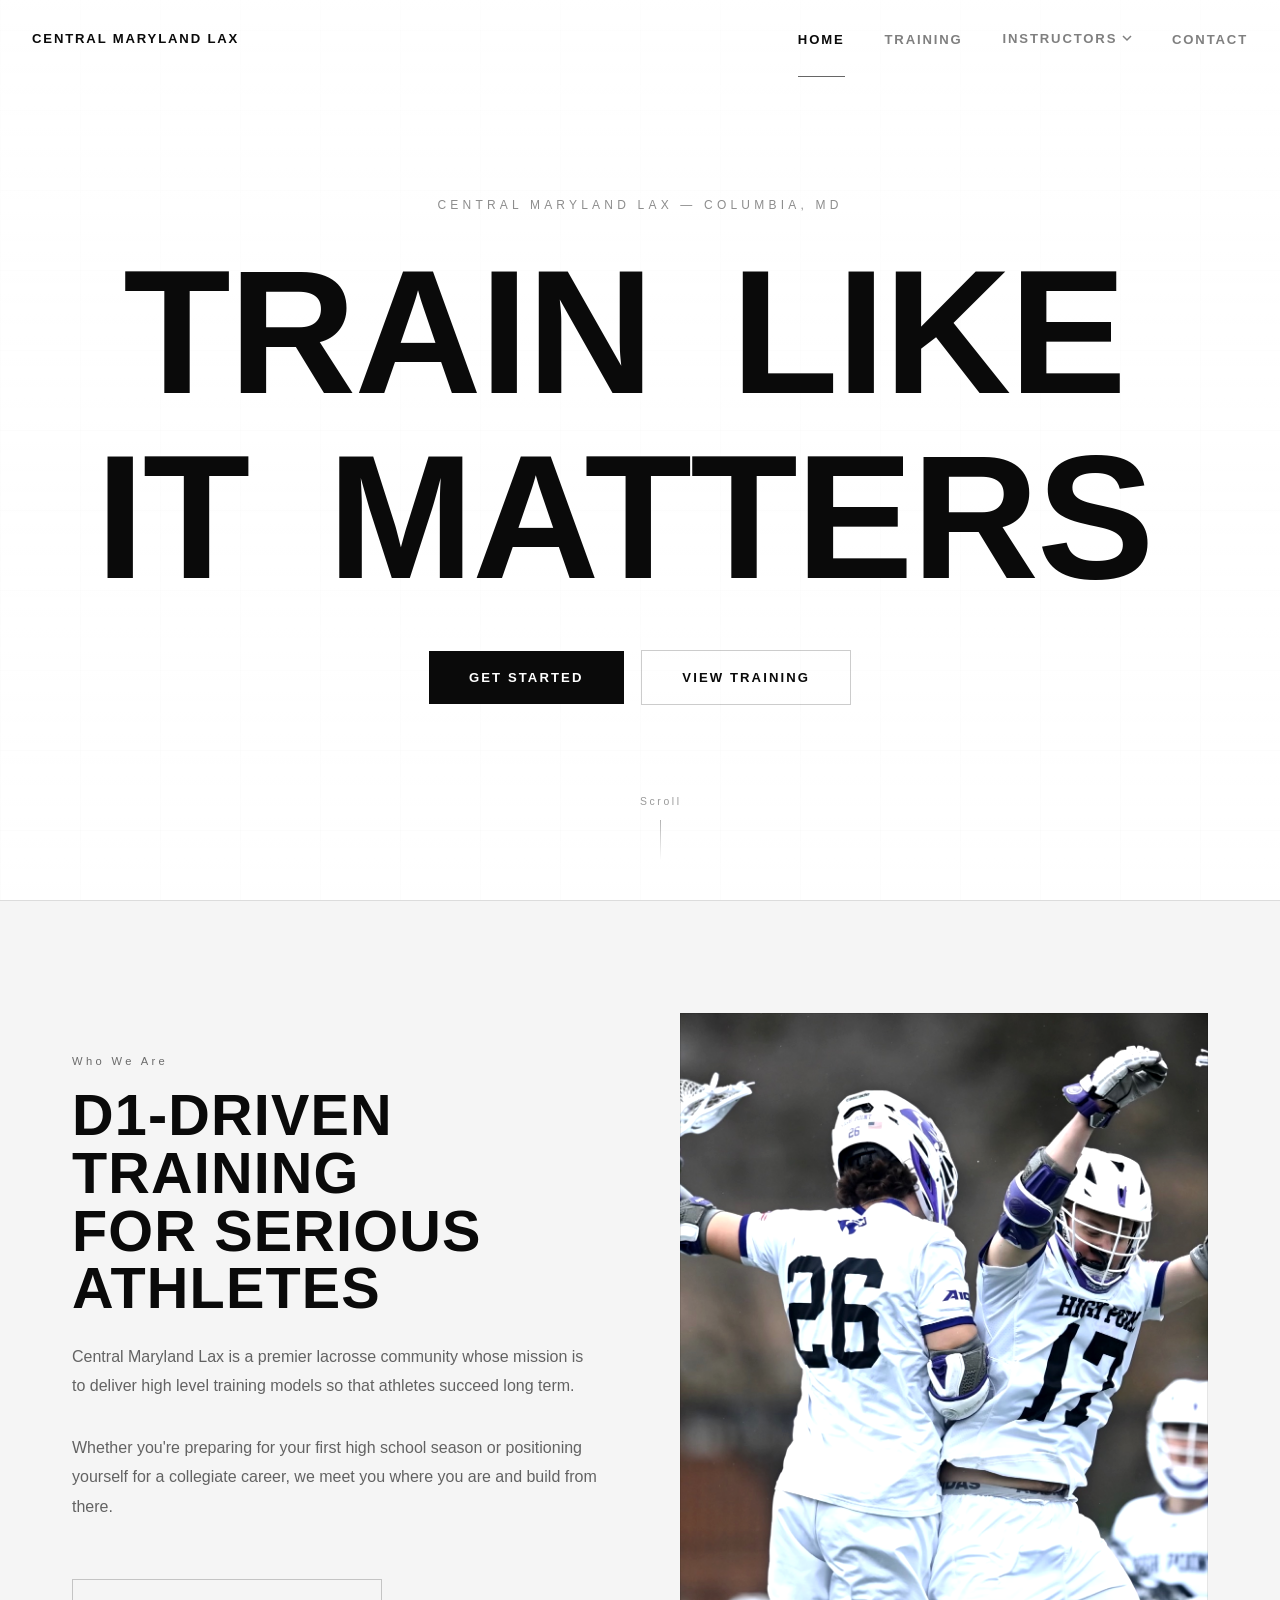
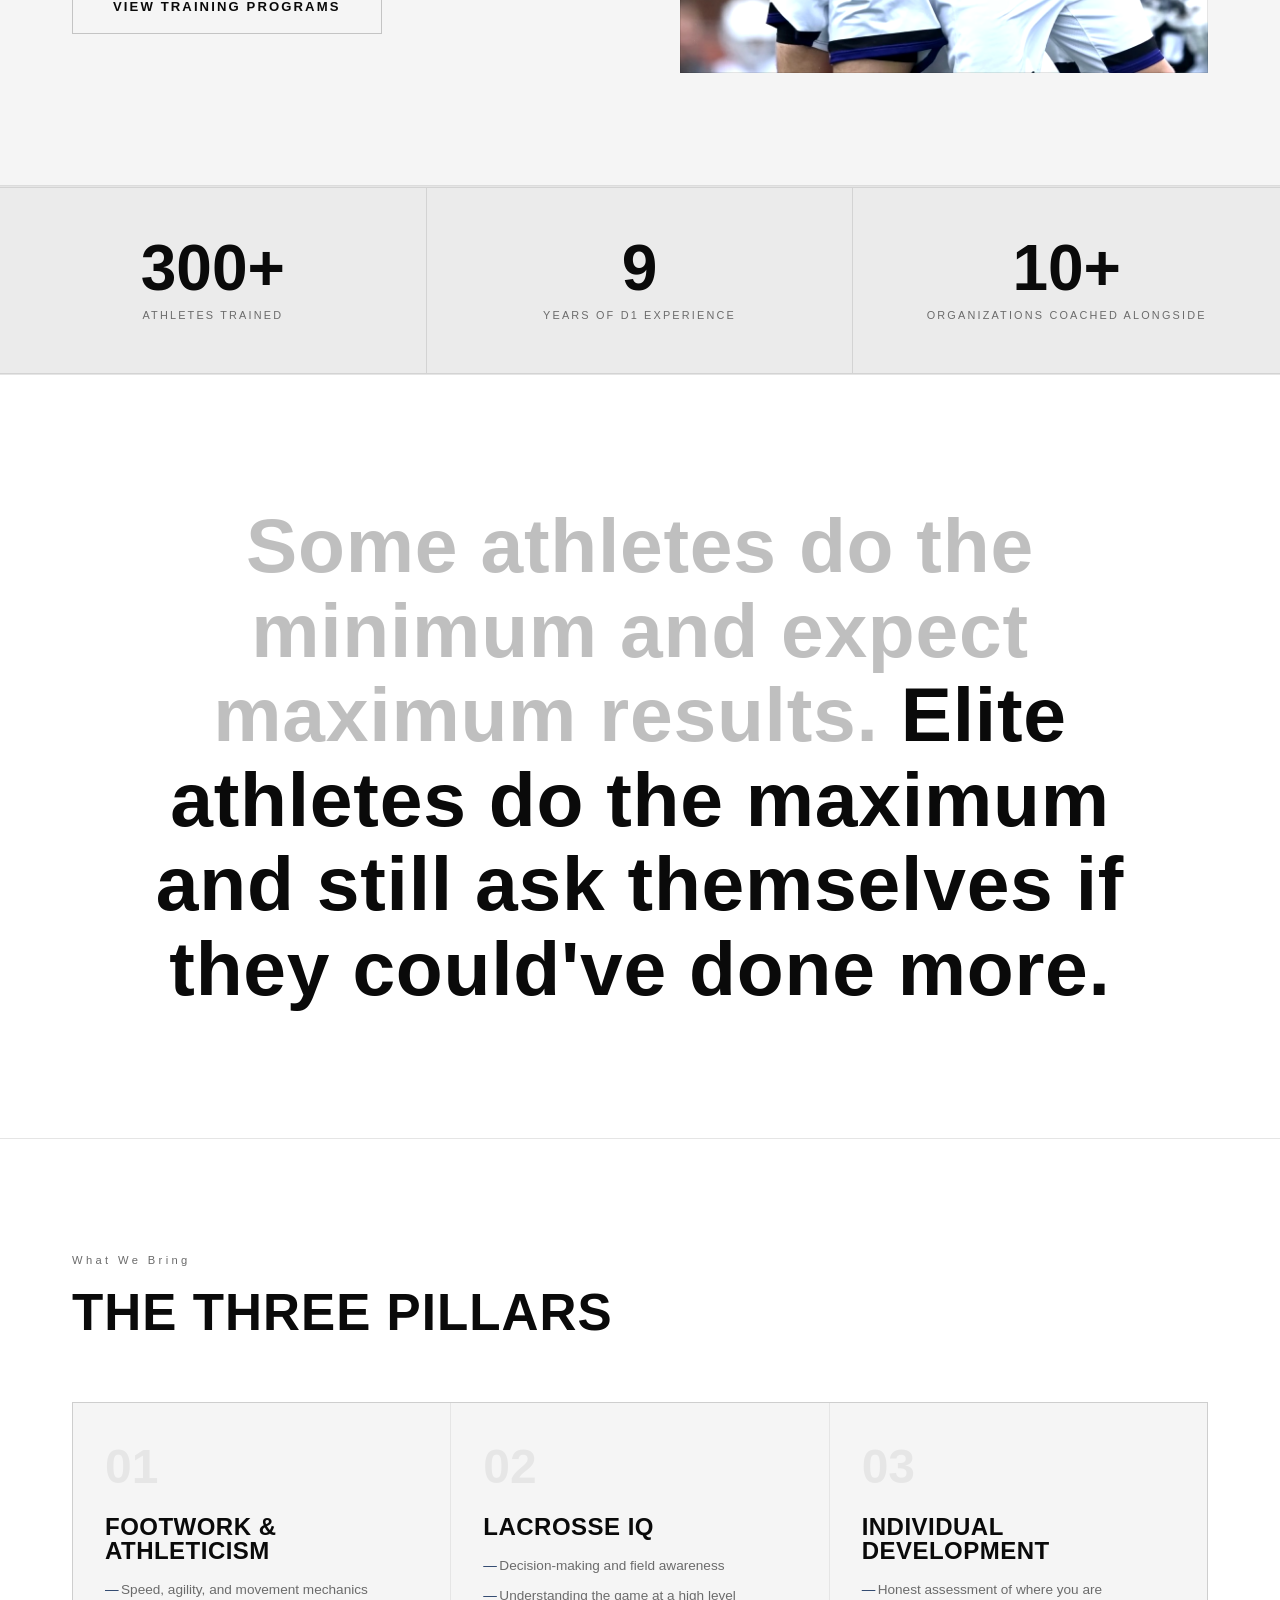
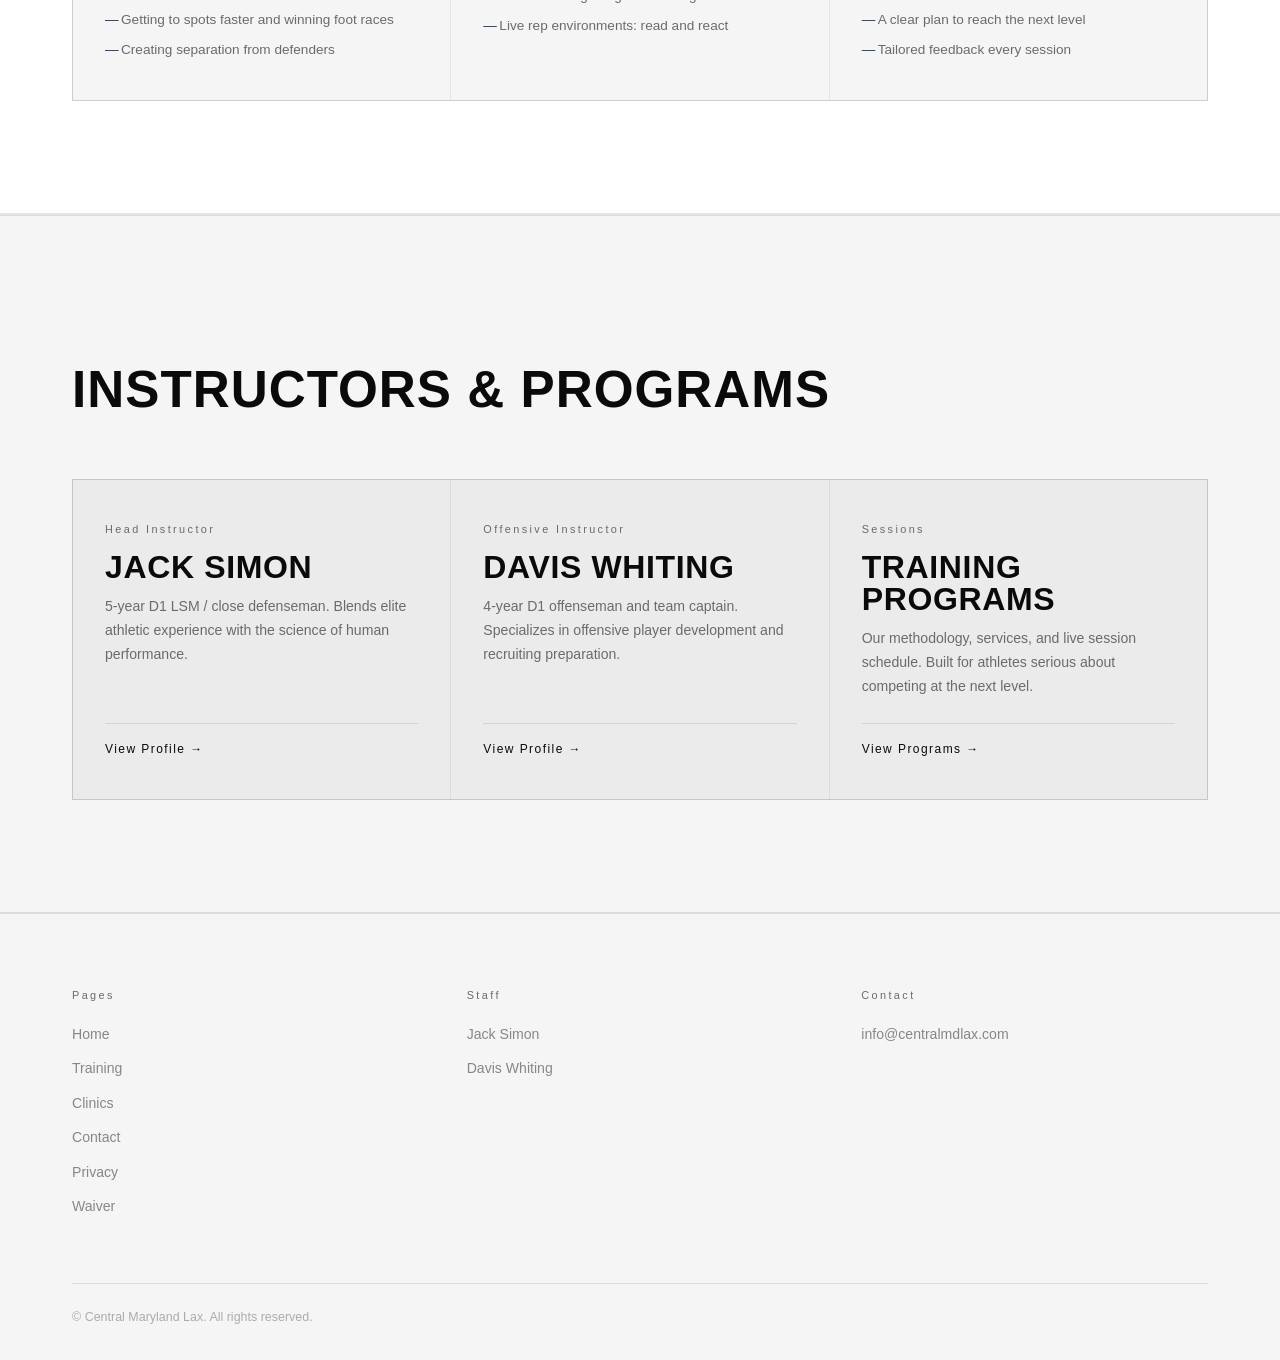
==== commit 5f05eacf: "feat: remove Clinics from nav (landing page only)" ====
--- a/index.html
+++ b/index.html
@@ -65,7 +65,6 @@
     <ul class="nav-menu" id="nav-menu">
       <li><a href="index.html" class="active">Home</a></li>
       <li><a href="train.html">Training</a></li>
-      <li><a href="clinic.html">Clinics</a></li>
       <li class="nav-dropdown">
         <button class="nav-dropdown-trigger" aria-expanded="false" aria-haspopup="menu" aria-controls="nav-dropdown-panel-instructors">
           Instructors
@@ -293,3 +292,4 @@
   <script src="assets/js/cml.js"></script>
 </body>
 </html>
+
